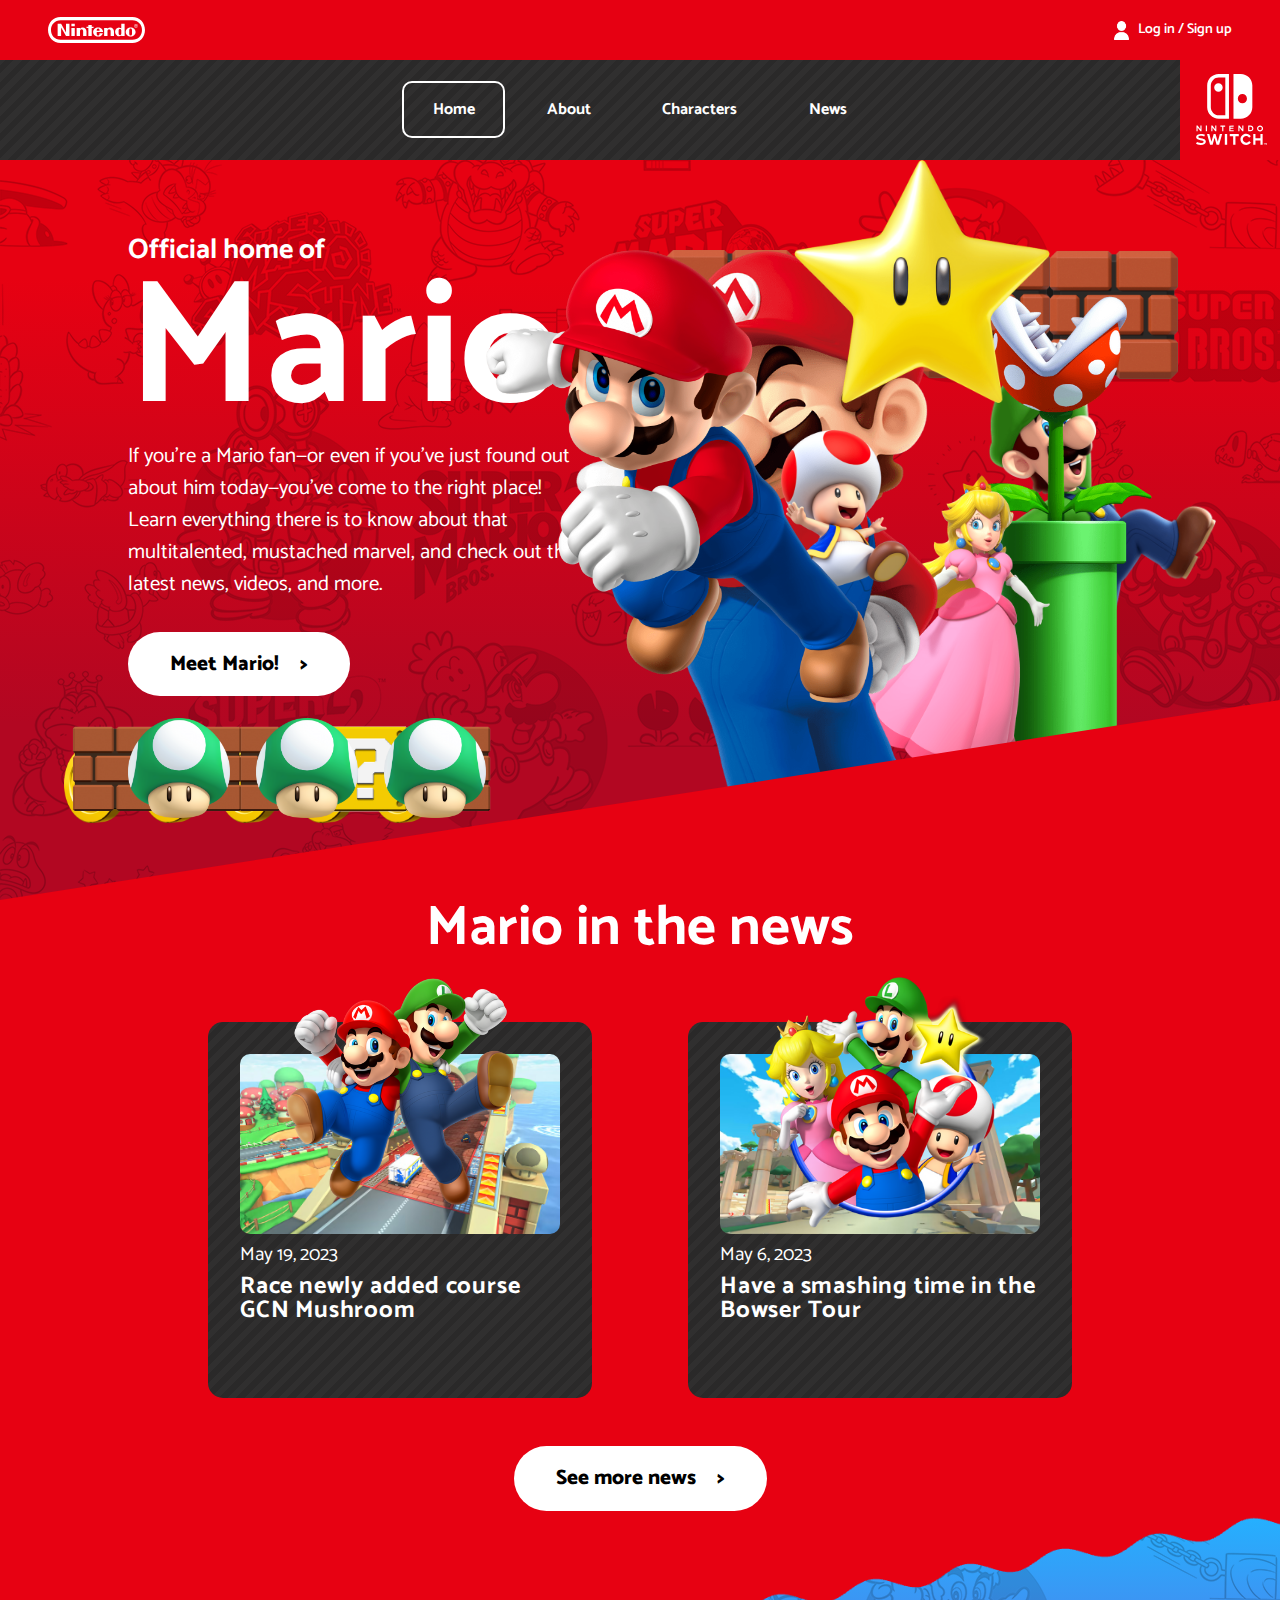
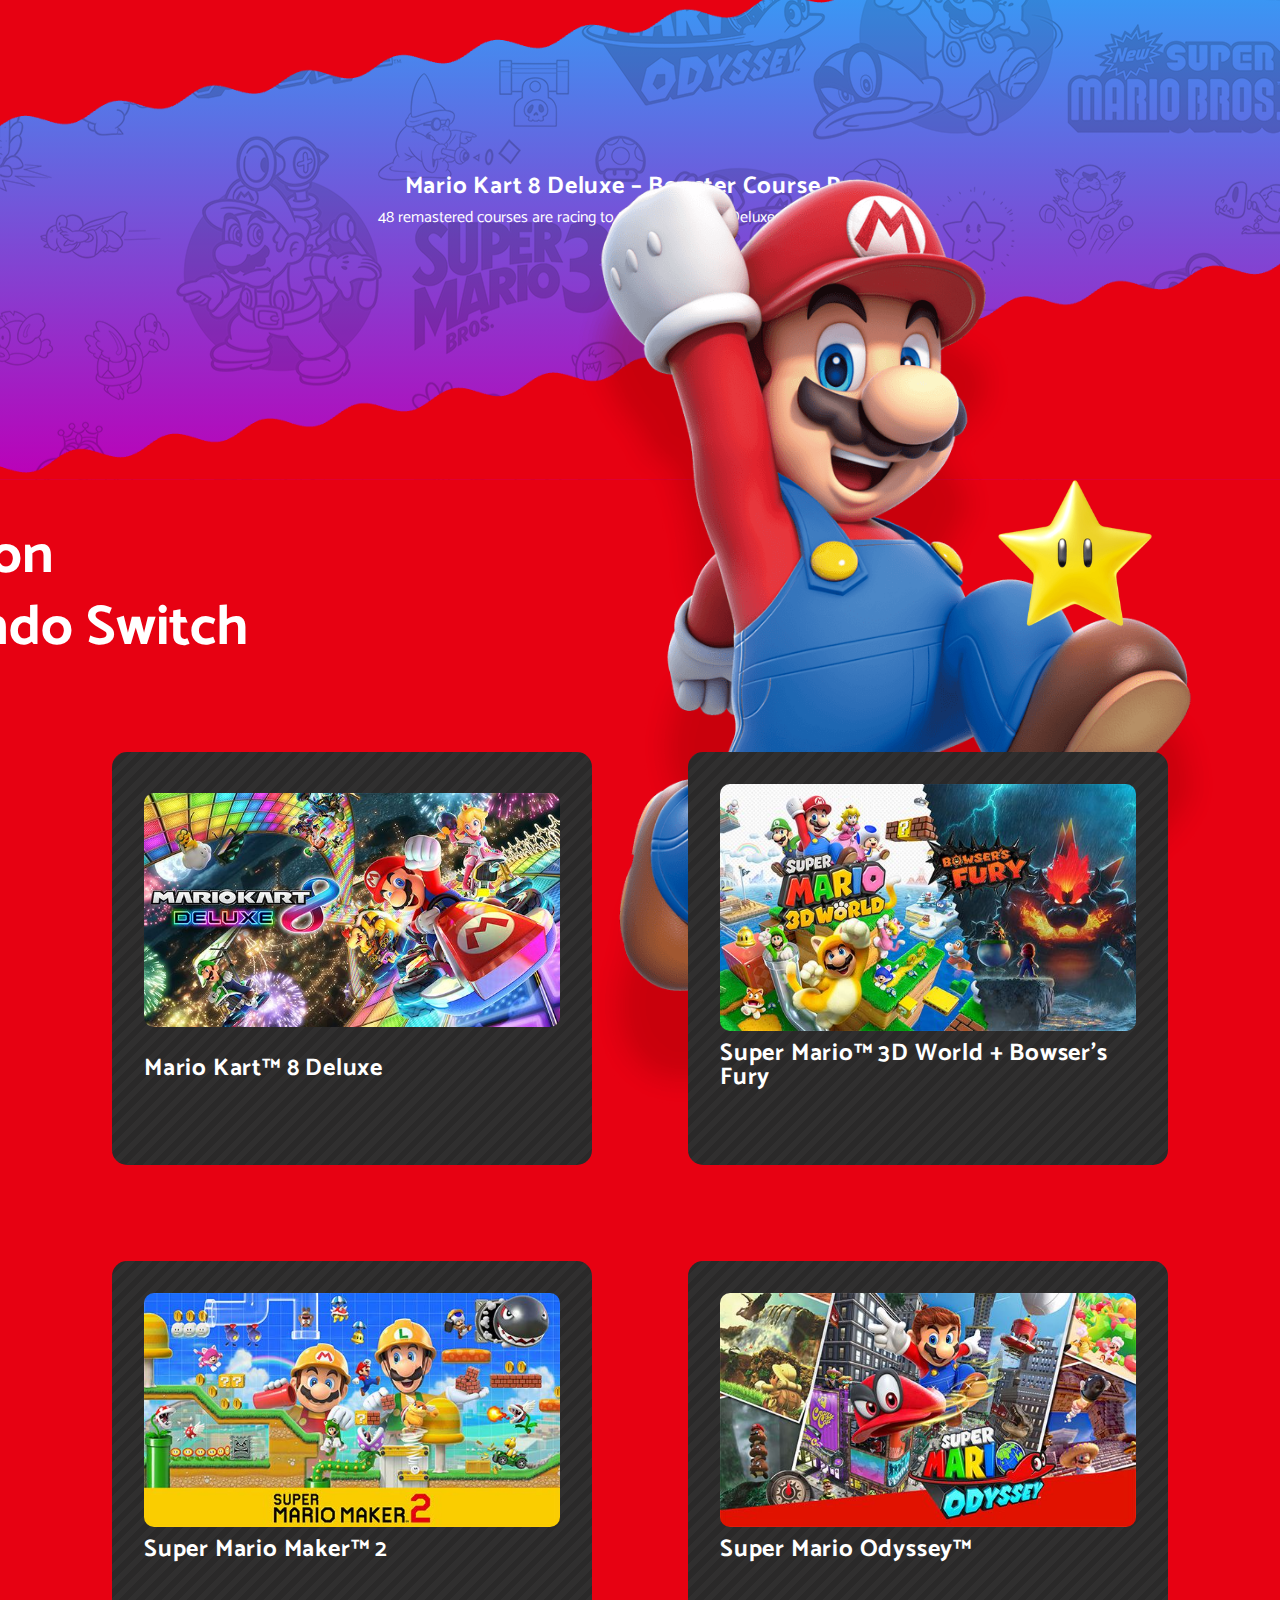
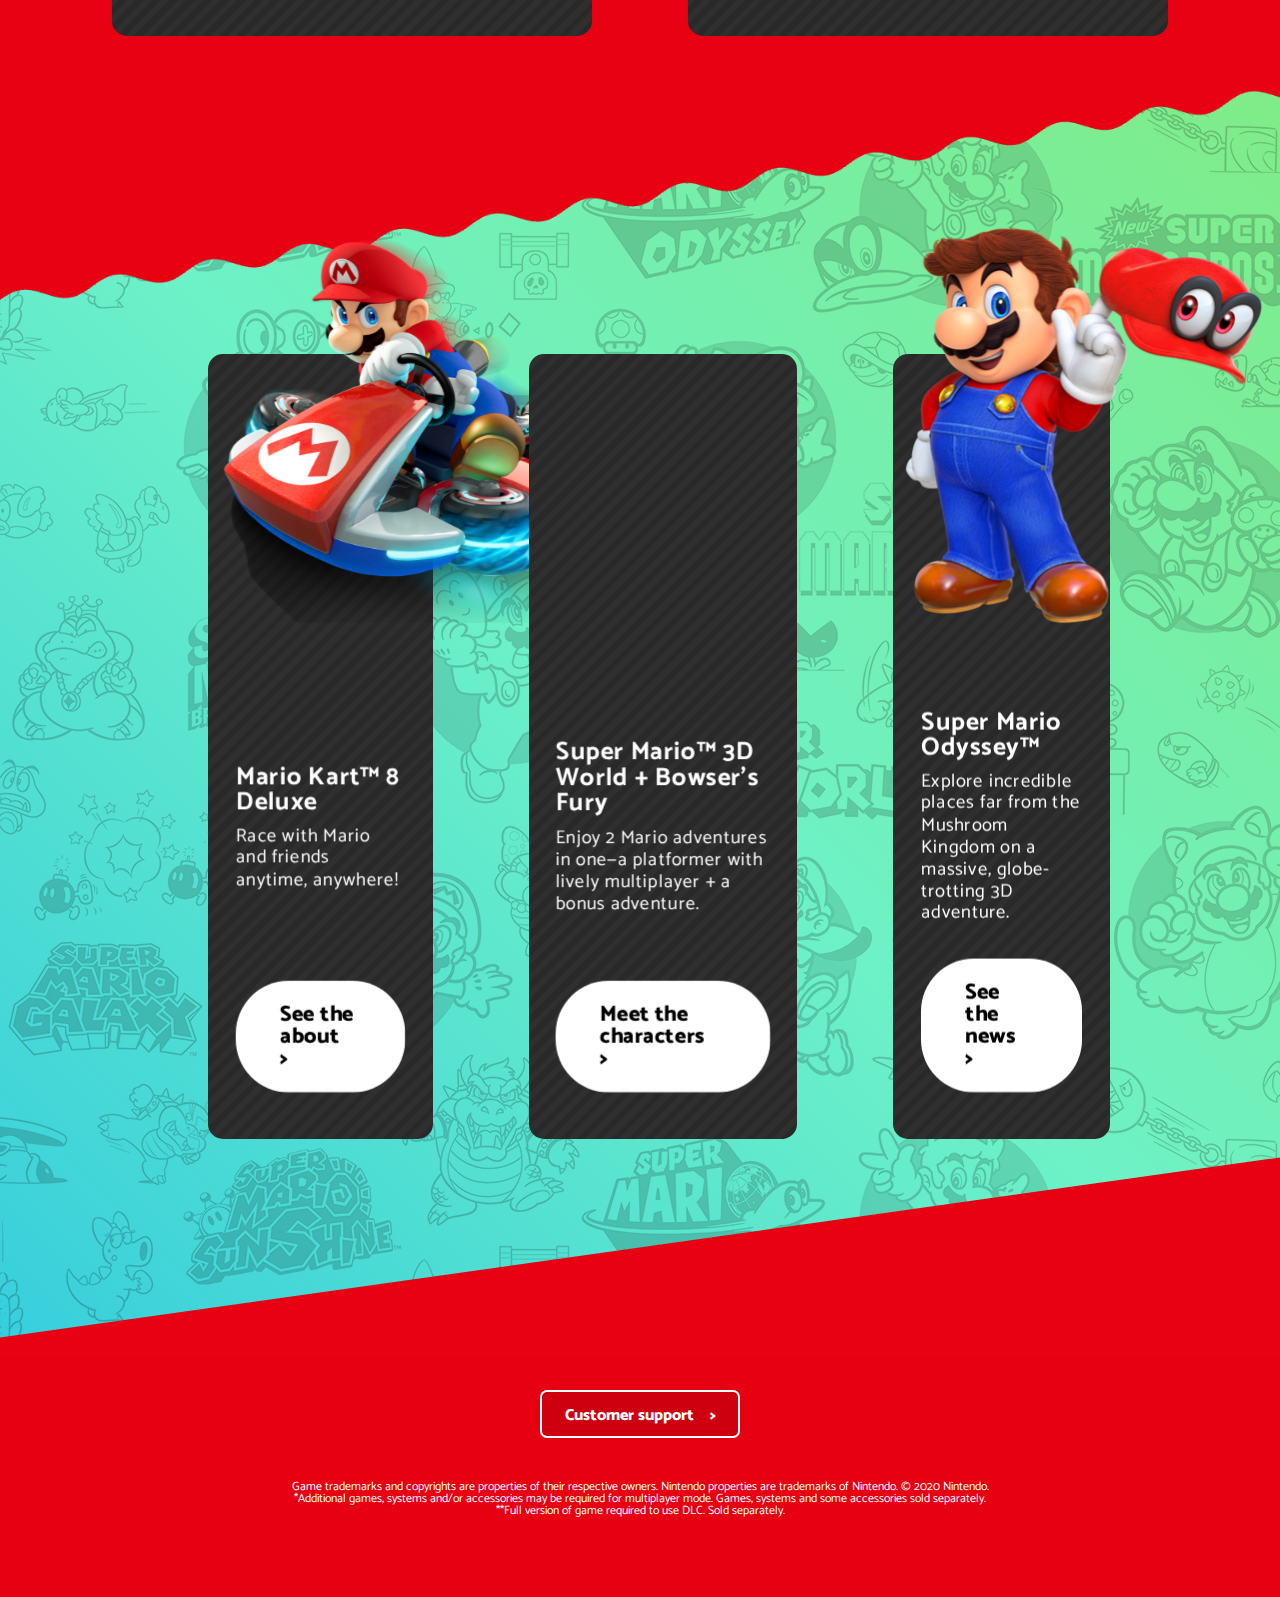
==== index.html @ cb4e9e39 "6/13 上傳至github" ====
<!DOCTYPE html>
<html lang="en">

<head>
    <meta charset="UTF-8">
    <meta http-equiv="X-UA-Compatible" content="IE=edge">
    <meta name="viewport" content="width=device-width, initial-scale=1.0">
    <title>Mario</title>
    <link rel="icon" href="./favicon-32x32.png">
    <link rel="stylesheet" href="./css/style.css">
</head>

<body>
    <nav>
        <div class="nav_top">
            <a href="#">
                <img src="./images/nintendo-racetrack.svg" alt="#">
            </a>
            <div class="user">
                <img src="./images/user.png" alt="#">
                <p>Log in / Sign up</p>
            </div>
        </div>
    </nav>
    <nav class="nav_section">
        <div class="nav_item">
            <div class="nav_btn">
                <a href="index.html">Home</a>
                <a href="about.html">About</a>
                <a href="characters.html">Characters</a>
                <a href="news.html">News</a>
            </div>
            <img src="./images/switch_log.svg" alt="#">
        </div>
    </nav>
    <header>
        <div class="row">
            <div class="col">
                <h2>
                    <span>Official home of</span><br>
                    <span>Mario</span>
                </h2>
                <p>If you’re a Mario fan—or even if you’ve just found out about him today—you’ve come to the right
                    place! Learn everything there is to know about that multitalented, mustached marvel, and check out
                    the latest news, videos, and more.</p>
                <a href="./about.html">Meet Mario!　></a>
            </div>
            <div class="col">
                <div class="banner1">
                    <picture class="coin_1 coins">
                        <img src="./images/SeekPng.com_super-mario-png_209932.png" alt="">
                    </picture>
                    <picture class="coin_2 coins">
                        <img src="./images/SeekPng.com_super-mario-png_209932.png" alt="">
                    </picture>
                    <picture class="coin_3 coins">
                        <img src="./images/SeekPng.com_super-mario-png_209932.png" alt="">
                    </picture>
                    <picture class="coin_4 coins">
                        <img src="./images/SeekPng.com_super-mario-png_209932.png" alt="">
                    </picture>
                    <picture class="coin_5 coins">
                        <img src="./images/SeekPng.com_super-mario-png_209932.png" alt="">
                    </picture>
                    <picture class="brick">
                        <img src="./images/banner1-brick-row.png" alt="#">
                    </picture>
                    <picture class="luigi">
                        <img src="./images/banner1-luigi.png" alt="#">
                    </picture>
                    <picture class="mario_1">
                        <img src="./images/banner1-mario.png" alt="#">
                    </picture>
                </div>
                <div class="banner2">
                    <picture class="block block_1">
                        <img src="./images/pngwing.com (1).png" alt="">
                    </picture>
                    <picture class="block block_2">
                        <img src="./images/pngwing.com (1).png" alt="">
                    </picture>
                    <picture class="block block_3">
                        <img src="./images/pngwing.com (1).png" alt="">
                    </picture>
                    <picture class="block block_4">
                        <img src="./images/pngegg.png" alt="">
                    </picture>
                    <picture class="block block_5">
                        <img src="./images/pngwing.com (1).png" alt="">
                    </picture>
                    <picture class="pipe">
                        <img src="./images/banner2-pipe.png" alt="#">
                    </picture>
                    <picture class="peach">
                        <img src="./images/banner2-peach.png" alt="#">
                    </picture>
                    <picture class="mario_2">
                        <img src="./images/banner2-mario.png" alt="#">
                    </picture>
                </div>
                <div class="banner3">
                    <picture class="mushroom mushroom_1">
                        <img src="./images/pngfind.com-mario-mushroom-png-226955.png" alt="">
                    </picture>
                    <picture class="mushroom mushroom_2">
                        <img src="./images/pngfind.com-mario-mushroom-png-226955.png" alt="">
                    </picture>
                    <picture class="mushroom mushroom_3">
                        <img src="./images/pngfind.com-mario-mushroom-png-226955.png" alt="">
                    </picture>
                    <picture class="star">
                        <img src="./images/banner3-star.png" alt="#">
                    </picture>
                    <picture class="toad">
                        <img src="./images/banner3-toad.png" alt="#">
                    </picture>
                    <picture class="mario_3">
                        <img src="./images/banner3-mario.png" alt="#">
                    </picture>
                </div>
            </div>
        </div>
    </header>
    <main>
        <section id="news">
            <h2>Mario in the news</h2>
            <div class="list_box">
                <div class="card_item">
                    <a href="./news_page1.html">
                        <div class="scenes"><img src="./images/scenes_1.jpg" alt="#"></div>
                        <div class="role"><img src="./images/characters-1.png" alt="#"></div>
                        <p class="date">May 19, 2023</p>
                        <h3>Race newly added course GCN Mushroom</h3>
                        <p class="content">Lorem ipsum dolor sit amet consectetur adipisicing elit. Nobis itaque fugit,
                            recusandae, eligendi officia impedit voluptas temporibus molestiae, consectetur modi
                            sapiente
                            maiores amet. Eveniet asperiores laudantium quam architecto nobis. Laborum?</p>
                    </a>
                </div>
                <div class="card_item">
                    <a href="./news_page2.html">
                        <div class="scenes"><img src="./images/scenes_2.jpg" alt="#"></div>
                        <div class="role"><img src="./images/characters-2.png" alt="#"></div>
                        <p class="date">May 6, 2023</p>
                        <h3>Have a smashing time in the Bowser Tour</h3>
                        <p class="content">Lorem ipsum dolor sit amet consectetur adipisicing elit. Magnam cumque
                            explicabo
                            nam nesciunt, hic velit necessitatibus quia! Ad illo eligendi voluptate nihil aut,
                            voluptatum
                            laudantium facere alias itaque consectetur cupiditate!</p>
                    </a>
                </div>
            </div>
            <a  class="news_link" href="./news.html">See more news　></a>
        </section>
        <section id="Mario_Kart">
            <img src="./images/wavy-line.png" alt="">
            <img class="Mario_Kart_img"
                src="https://mario.nintendo.com/static/b2df5b31e1a74a11b1d9c87e4819c263/8c3c2/video-button.jpg" alt="">
            <div>
                <h3>Mario Kart 8 Deluxe – Booster Course Pass</h3>
                <p>48 remastered courses are racing to the Mario Kart 8 Deluxe Game as paid DLC!</p>
            </div>
            <!-- <a href="#">Learn more　></a> -->
            <img class="Mario_Kart_footer_img" src="./images/wavy-line.png" alt="">
        </section>
        <section id="switch">
            <div class="switch_title">
                <h2>Mario on</h2><br>
                <h2>Nintendo Switch</h2>
            </div>
            <img class="mario_background" src="./images/mario-background.png" alt="">
            <img class="star" src="./images/star.png" alt="">
            <div class="list_box">
                <div class="card_item">
                    <div class="scenes"><img src="./images/main-product-mk8-deluxe.jpg" alt="#"></div>
                    <h3>Mario Kart™ 8 Deluxe</h3>
                    <p class="content">Race with Mario and friends anytime, anywhere!</p>
                </div>
                <div class="card_item">
                    <div class="scenes"><img src="./images/product-super-mario-3d-world-bf.jpg" alt="#"></div>
                    <h3>Super Mario™ 3D World + Bowser's Fury</h3>
                    <p class="content">Enjoy 2 Mario adventures in one—a platformer with lively multiplayer + a bonus
                        adventure.</p>
                </div>
                <div class="card_item">
                    <div class="scenes"><img src="./images/product-super-mario-maker-2.jpg" alt="#"></div>
                    <h3>Super Mario Maker™ 2</h3>
                    <p class="content">Play, create, and share the side-scrolling Super Mario™ courses of your dreams!
                    </p>
                </div>
                <div class="card_item">
                    <div class="scenes"><img src="./images/product-super-mario-odyssey.jpg" alt="#"></div>
                    <h3>Super Mario Odyssey™</h3>
                    <p class="content">Explore incredible places far from the Mushroom Kingdom on a massive,
                        globe-trotting 3D adventure.</p>
                </div>
            </div>
            <!-- <a href="#">More games　></a> -->
        </section>
        <section id="product">
            <img src="./images/wavy-line.png" alt="">
            <div class="list_box">
                <div class="card_item VanillaTilt">
                    <div class="role"><img src="./images/Mario Kart.png" alt=""></div>
                    <div class="content">
                        <h3>Mario Kart™ 8 Deluxe</h3>
                        <p>Race with Mario and friends anytime, anywhere!</p>
                    </div>
                    <a href="./about.html">See the about　></a>
                    <!-- <div class="point_t"></div>
                    <div class="point_b"></div> -->
                </div>
                <div class="card_item VanillaTilt">
                    <div class="role"><img src="./images/Super Mario Bros.png" alt=""></div>
                    <div class="content">
                        <h3>Super Mario™ 3D World + Bowser's Fury</h3>
                        <p>Enjoy 2 Mario adventures in one—a platformer with lively multiplayer + a bonus adventure.</p>
                    </div>
                    <a href="./characters.html">Meet the characters　></a>
                    <!-- <div class="point_t"></div>
                    <div class="point_b"></div> -->
                </div>
                <div class="card_item VanillaTilt">
                    <div class="role"><img src="./images/mario_2.png" alt=""></div>
                    <div class="content">
                        <h3>Super Mario Odyssey™</h3>
                        <p>Explore incredible places far from the Mushroom Kingdom on a massive, globe-trotting 3D
                            adventure.</p>
                    </div>
                    <a href="./news.html">See the news　></a>
                    <!-- <div class="point_t"></div>
                    <div class="point_b"></div> -->
                </div>
            </div>
        </section>
    </main>
    <footer>
        <a href="#">
            Customer support　>
        </a>
        <p>Game trademarks and copyrights are properties of their respective owners. Nintendo properties are
            trademarks of Nintendo. © 2020 Nintendo.<br>
            *Additional games, systems and/or accessories may be required for multiplayer mode. Games, systems and some
            accessories sold separately.<br>
            **Full version of game required to use DLC. Sold separately.</p>
    </footer>

    <script src="./vanilla-tilt.min.js"></script>
    <script>
        VanillaTilt.init(document.querySelectorAll(".VanillaTilt"), {
            max: 20,
            speed: 500
        });
    </script>
</body>

</html>
---- css/style.css ----
@import url("https://fonts.googleapis.com/css2?family=Catamaran:wght@400;800;900&display=swap");
* {
  margin: 0;
  padding: 0;
  box-sizing: border-box;
  font-family: "Catamaran", sans-serif;
  color: white;
  line-height: 1;
}

a {
  text-decoration: none;
}

img {
  display: block;
  width: 100%;
}

.nav_top {
  background-color: #e60012;
  display: flex;
  justify-content: space-between;
  align-items: center;
  height: 60px;
}
.nav_top img {
  width: 97px;
  margin-left: 3rem;
}
.nav_top .user {
  display: flex;
  align-items: center;
  margin-right: 2rem;
  cursor: pointer;
  padding: 0.5rem 1rem;
  border-radius: 5px;
  transition: all 0.5s;
}
.nav_top .user img {
  width: 17px;
  height: 19px;
  margin: 0 0.5rem 0 0;
}
.nav_top .user p {
  font-weight: 600;
  font-size: 14px;
}
.nav_top .user:hover {
  background-color: #9e2222;
}

.nav_section {
  height: 100px;
  position: static;
  top: 0px;
}
.nav_section .nav_item {
  display: flex;
  align-items: center;
  justify-content: center;
  position: relative;
  height: 100px;
  background-image: repeating-linear-gradient(-45deg, #302f2f, #302f2f 6px, #2a2929 0, #2a2929 12px);
}
.nav_section .nav_item .nav_btn a:first-child {
  border: 2px solid white;
}
.nav_section .nav_item .nav_btn a {
  text-decoration: none;
  padding: 0.8rem 1.8rem;
  margin: 0 0.2rem;
  border: 2px solid transparent;
  border-radius: 10px;
  font-weight: 700;
  transition: all 0.3s;
  z-index: 0;
  position: relative;
}
.nav_section .nav_item .nav_btn a::before {
  content: "";
  position: absolute;
  top: 0;
  right: 0;
  width: 0;
  height: 100%;
  border-radius: 7px;
  background-color: #e60012;
  transition: all 0.3s;
  z-index: -1;
}
.nav_section .nav_item .nav_btn a:hover {
  border: 2px solid white;
}
.nav_section .nav_item .nav_btn a:hover::before {
  width: 100%;
}
.nav_section .nav_item img {
  width: 100px;
  position: absolute;
  top: 0;
  right: 0;
}

header {
  display: flex;
  justify-content: center;
  align-items: center;
  height: calc(100vh - 160px);
  overflow: hidden;
  background-image: url(../images/bg-pattern-logos.png), linear-gradient(180deg, #e70112 16%, #b20722 76%);
  position: relative;
}
header .row {
  display: flex;
  width: 80%;
  margin-top: -8rem;
}
header .row .col:first-child {
  width: 28rem;
}
header .row .col:first-child h2 span:first-child {
  font-size: 1.75rem;
}
header .row .col:first-child h2 span:last-child {
  font-size: 11rem;
}
header .row .col:first-child p {
  font-size: 1.3rem;
  line-height: 2rem;
}
header .row .col:first-child a {
  display: inline-block;
  padding: 1.25rem 2.5rem;
  background-color: white;
  color: black;
  text-decoration: none;
  border-radius: 50px;
  font-weight: 800;
  font-size: 1.3rem;
  margin-top: 2rem;
  border: 2px solid transparent;
  transition: all 0.3s;
}
header .row .col:first-child a:hover {
  background-color: black;
  color: white;
  border: 2px solid white;
}
header .row .col:last-child picture {
  position: absolute;
}
header .row .col:last-child .banner1 .mario_1 {
  width: 25%;
  top: 100vh;
  right: 25%;
  animation: mario_1 12s both ease-in-out infinite;
}
@keyframes mario_1 {
  0% {
    top: 100vh;
    right: 25%;
    opacity: 0;
  }
  10% {
    top: -5vh;
    right: 25%;
    opacity: 1;
  }
  20% {
    top: -5vh;
    right: 25%;
    opacity: 1;
  }
  30% {
    top: 100vh;
    right: 25%;
    opacity: 0;
  }
  100% {
    top: 100vh;
    right: 25%;
    opacity: 0;
  }
}
header .row .col:last-child .banner1 .luigi {
  width: 20%;
  right: 5%;
  top: 20vh;
  animation: luigi 12s 0.3s both ease-in-out infinite;
}
@keyframes luigi {
  0% {
    top: 100vh;
    right: 5%;
    opacity: 0;
  }
  10% {
    top: 20vh;
    right: 5%;
    opacity: 1;
  }
  20% {
    top: 20vh;
    right: 5%;
    opacity: 1;
  }
  30% {
    top: 100vh;
    right: 5%;
    opacity: 0;
  }
  100% {
    top: 100vh;
    right: 5%;
    opacity: 0;
  }
}
header .row .col:last-child .banner1 .brick {
  width: 40%;
  right: 8%;
  top: 10vh;
  animation: brick 12s 0.4s both ease-in-out infinite;
}
@keyframes brick {
  0% {
    top: 10vh;
    right: -100%;
    opacity: 0;
  }
  10% {
    top: 10vh;
    right: 8%;
    opacity: 1;
  }
  20% {
    top: 10vh;
    right: 8%;
    opacity: 1;
  }
  30% {
    top: 10vh;
    right: -100%;
    opacity: 0;
  }
  100% {
    top: 10vh;
    right: -100%;
    opacity: 0;
  }
}
header .row .col:last-child .banner1 .coins {
  width: 5%;
  z-index: 5;
}
header .row .col:last-child .banner1 .coin_5 {
  left: 5%;
  top: 65vh;
  animation: coin_5 12s 0.4s both ease-in-out infinite;
}
@keyframes coin_5 {
  0% {
    top: 100vh;
    left: 5%;
    opacity: 0;
  }
  10% {
    top: 65vh;
    left: 5%;
    opacity: 1;
  }
  20% {
    top: 65vh;
    left: 5%;
    opacity: 1;
  }
  30% {
    top: 100vh;
    left: 5%;
    opacity: 0;
  }
  100% {
    top: 100vh;
    left: 5%;
    opacity: 0;
  }
}
header .row .col:last-child .banner1 .coin_4 {
  left: 11%;
  top: 65vh;
  animation: coin_4 12s 0.3s both ease-in-out infinite;
}
@keyframes coin_4 {
  0% {
    top: 100vh;
    left: 11%;
    opacity: 0;
  }
  10% {
    top: 65vh;
    left: 11%;
    opacity: 1;
  }
  20% {
    top: 65vh;
    left: 11%;
    opacity: 1;
  }
  30% {
    top: 100vh;
    left: 11%;
    opacity: 0;
  }
  100% {
    top: 100vh;
    left: 11%;
    opacity: 0;
  }
}
header .row .col:last-child .banner1 .coin_3 {
  left: 17%;
  top: 65vh;
  animation: coin_3 12s 0.2s both ease-in-out infinite;
}
@keyframes coin_3 {
  0% {
    top: 100vh;
    left: 17%;
    opacity: 0;
  }
  10% {
    top: 65vh;
    left: 17%;
    opacity: 1;
  }
  20% {
    top: 65vh;
    left: 17%;
    opacity: 1;
  }
  30% {
    top: 100vh;
    left: 17%;
    opacity: 0;
  }
  100% {
    top: 100vh;
    left: 17%;
    opacity: 0;
  }
}
header .row .col:last-child .banner1 .coin_2 {
  left: 23%;
  top: 65vh;
  animation: coin_2 12s 0.1s both ease-in-out infinite;
}
@keyframes coin_2 {
  0% {
    top: 100vh;
    left: 23%;
    opacity: 0;
  }
  10% {
    top: 65vh;
    left: 23%;
    opacity: 1;
  }
  20% {
    top: 65vh;
    left: 23%;
    opacity: 1;
  }
  30% {
    top: 100vh;
    left: 23%;
    opacity: 0;
  }
  100% {
    top: 100vh;
    left: 23%;
    opacity: 0;
  }
}
header .row .col:last-child .banner1 .coin_1 {
  left: 29%;
  top: 65vh;
  animation: coin_1 12s both ease-in-out infinite;
}
@keyframes coin_1 {
  0% {
    top: 100vh;
    left: 29%;
    opacity: 0;
  }
  10% {
    top: 65vh;
    left: 29%;
    opacity: 1;
  }
  20% {
    top: 65vh;
    left: 29%;
    opacity: 1;
  }
  30% {
    top: 100vh;
    left: 29%;
    opacity: 0;
  }
  100% {
    top: 100vh;
    left: 29%;
    opacity: 0;
  }
}
header .row .col:last-child .banner2 .mario_2 {
  width: 30%;
  top: 10vh;
  right: 25%;
  animation: mario_2 12s 4s both ease-in-out infinite;
}
@keyframes mario_2 {
  0% {
    top: 100vh;
    right: 25%;
    opacity: 0;
  }
  10% {
    top: 10vh;
    right: 25%;
    opacity: 1;
  }
  20% {
    top: 10vh;
    right: 25%;
    opacity: 1;
  }
  30% {
    top: 100vh;
    right: 25%;
    opacity: 0;
  }
  100% {
    top: 100vh;
    right: 25%;
    opacity: 0;
  }
}
header .row .col:last-child .banner2 .peach {
  width: 15%;
  top: 35vh;
  right: 18%;
  animation: peach 12s 4.3s both ease-in-out infinite;
}
@keyframes peach {
  0% {
    top: 100vh;
    right: 18%;
    opacity: 0;
  }
  10% {
    top: 35vh;
    right: 18%;
    opacity: 1;
  }
  20% {
    top: 35vh;
    right: 18%;
    opacity: 1;
  }
  30% {
    top: 100vh;
    right: 18%;
    opacity: 0;
  }
  100% {
    top: 100vh;
    right: 18%;
    opacity: 0;
  }
}
header .row .col:last-child .banner2 .pipe {
  width: 15%;
  top: 15vh;
  right: 10%;
  animation: pipe 12s 4.4s both ease-in-out infinite;
}
@keyframes pipe {
  0% {
    top: 100vh;
    right: 10%;
    opacity: 0;
  }
  10% {
    top: 15vh;
    right: 10%;
    opacity: 1;
  }
  20% {
    top: 15vh;
    right: 10%;
    opacity: 1;
  }
  30% {
    top: 100vh;
    right: 10%;
    opacity: 0;
  }
  100% {
    top: 100vh;
    right: 10%;
    opacity: 0;
  }
}
header .row .col:last-child .banner2 .block {
  width: 8%;
  z-index: 5;
}
header .row .col:last-child .banner2 .block_5 {
  left: 5%;
  top: 62vh;
  animation: block_5 12s 4.4s both ease-in-out infinite;
}
@keyframes block_5 {
  0% {
    left: 5%;
    top: 100vh;
    opacity: 0;
  }
  10% {
    left: 5%;
    top: 62vh;
    opacity: 1;
  }
  20% {
    left: 5%;
    top: 62vh;
    opacity: 1;
  }
  30% {
    left: 5%;
    top: 100vh;
    opacity: 0;
  }
  100% {
    left: 5%;
    top: 100vh;
    opacity: 0;
  }
}
header .row .col:last-child .banner2 .block_3 {
  left: 11.5%;
  top: 62vh;
  animation: block_3 12s 4.3s both ease-in-out infinite;
}
@keyframes block_3 {
  0% {
    left: 11.5%;
    top: 100vh;
    opacity: 0;
  }
  10% {
    left: 11.5%;
    top: 62vh;
    opacity: 1;
  }
  20% {
    left: 11.5%;
    top: 62vh;
    opacity: 1;
  }
  30% {
    left: 11.5%;
    top: 100vh;
    opacity: 0;
  }
  100% {
    left: 11.5%;
    top: 100vh;
    opacity: 0;
  }
}
header .row .col:last-child .banner2 .block_2 {
  left: 18%;
  top: 62vh;
  animation: block_2 12s 4.2s both ease-in-out infinite;
}
@keyframes block_2 {
  0% {
    left: 18%;
    top: 100vh;
    opacity: 0;
  }
  10% {
    left: 18%;
    top: 62vh;
    opacity: 1;
  }
  20% {
    left: 18%;
    top: 62vh;
    opacity: 1;
  }
  30% {
    left: 18%;
    top: 100vh;
    opacity: 0;
  }
  100% {
    left: 18%;
    top: 100vh;
    opacity: 0;
  }
}
header .row .col:last-child .banner2 .block_4 {
  left: 24.5%;
  top: 62vh;
  animation: block_4 12s 4.1s both ease-in-out infinite;
}
@keyframes block_4 {
  0% {
    left: 24.5%;
    top: 100vh;
    opacity: 0;
  }
  10% {
    left: 24.5%;
    top: 62vh;
    opacity: 1;
  }
  20% {
    left: 24.5%;
    top: 62vh;
    opacity: 1;
  }
  30% {
    left: 24.5%;
    top: 100vh;
    opacity: 0;
  }
  100% {
    left: 24.5%;
    top: 100vh;
    opacity: 0;
  }
}
header .row .col:last-child .banner2 .block_1 {
  left: 31%;
  top: 62vh;
  animation: block_1 12s 4s both ease-in-out infinite;
}
@keyframes block_1 {
  0% {
    left: 31%;
    top: 100vh;
    opacity: 0;
  }
  10% {
    left: 31%;
    top: 62vh;
    opacity: 1;
  }
  20% {
    left: 31%;
    top: 62vh;
    opacity: 1;
  }
  30% {
    left: 31%;
    top: 100vh;
    opacity: 0;
  }
  100% {
    left: 31%;
    top: 100vh;
    opacity: 0;
  }
}
header .row .col:last-child .banner3 .mario_3 {
  width: 30%;
  top: 10vh;
  right: 32%;
  animation: mario_3 12s 8s both ease-in-out infinite;
}
@keyframes mario_3 {
  0% {
    top: 100vh;
    right: 32%;
    opacity: 0;
  }
  10% {
    top: 10vh;
    right: 32%;
    opacity: 1;
  }
  20% {
    top: 10vh;
    right: 32%;
    opacity: 1;
  }
  30% {
    top: 100vh;
    right: 32%;
    opacity: 0;
  }
  100% {
    top: 100vh;
    right: 32%;
    opacity: 0;
  }
}
header .row .col:last-child .banner3 .toad {
  width: 10%;
  top: 30vh;
  right: 29%;
  animation: toad 12s 8.3s both ease-in-out infinite;
}
@keyframes toad {
  0% {
    top: 100vh;
    right: 29%;
    opacity: 0;
  }
  10% {
    top: 30vh;
    right: 29%;
    opacity: 1;
  }
  20% {
    top: 30vh;
    right: 29%;
    opacity: 1;
  }
  30% {
    top: 100vh;
    right: 29%;
    opacity: 0;
  }
  100% {
    top: 100vh;
    right: 29%;
    opacity: 0;
  }
}
header .row .col:last-child .banner3 .star {
  width: 20%;
  top: 0vh;
  right: 18%;
  animation: star 12s 8.35s both ease-in-out infinite;
}
@keyframes star {
  0% {
    transform: scale(0);
    opacity: 0;
  }
  10% {
    transform: scale(1);
    opacity: 1;
  }
  20% {
    transform: scale(1);
    opacity: 1;
  }
  30% {
    transform: scale(0);
    opacity: 0;
  }
  100% {
    transform: scale(0);
    opacity: 0;
  }
}
header .row .col:last-child .banner3 .mushroom {
  width: 8%;
  z-index: 5;
}
header .row .col:last-child .banner3 .mushroom_3 {
  left: 10%;
  top: 62vh;
  animation: mushroom_3 12s 7.8s both ease-in-out infinite;
}
@keyframes mushroom_3 {
  0% {
    top: 100vh;
    left: 10%;
    opacity: 0;
  }
  10% {
    left: 10%;
    top: 62vh;
    opacity: 1;
  }
  20% {
    left: 10%;
    top: 62vh;
    opacity: 1;
  }
  30% {
    top: 100vh;
    left: 10%;
    opacity: 0;
  }
  100% {
    top: 100vh;
    left: 10%;
    opacity: 0;
  }
}
header .row .col:last-child .banner3 .mushroom_2 {
  left: 20%;
  top: 62vh;
  animation: mushroom_2 12s 7.9s both ease-in-out infinite;
}
@keyframes mushroom_2 {
  0% {
    top: 100vh;
    left: 20%;
    opacity: 0;
  }
  10% {
    left: 20%;
    top: 62vh;
    opacity: 1;
  }
  20% {
    left: 20%;
    top: 62vh;
    opacity: 1;
  }
  30% {
    top: 100vh;
    left: 20%;
    opacity: 0;
  }
  100% {
    top: 100vh;
    left: 20%;
    opacity: 0;
  }
}
header .row .col:last-child .banner3 .mushroom_1 {
  left: 30%;
  top: 62vh;
  animation: mushroom_1 12s 8s both ease-in-out infinite;
}
@keyframes mushroom_1 {
  0% {
    top: 100vh;
    left: 30%;
    opacity: 0;
  }
  10% {
    left: 30%;
    top: 62vh;
    opacity: 1;
  }
  20% {
    left: 30%;
    top: 62vh;
    opacity: 1;
  }
  30% {
    top: 100vh;
    left: 30%;
    opacity: 0;
  }
  100% {
    top: 100vh;
    left: 30%;
    opacity: 0;
  }
}
header::before {
  content: "";
  position: absolute;
  left: 0;
  bottom: 0;
  z-index: 1;
  width: 100%;
  height: 200px;
  background-color: #e70112;
  clip-path: polygon(0 100%, 100% 0, 100% 100%, 0 100%);
}

main section {
  display: flex;
  flex-direction: column;
  justify-content: center;
  align-items: center;
}
main h2 {
  font-size: 3.5rem;
  margin-bottom: 2vh;
}
main h3 {
  font-size: 1.5rem;
  letter-spacing: 0.05rem;
  margin: 1.2vh 0;
}
main #news {
  background-color: #e70112;
}
main #news .list_box {
  display: flex;
  width: 75%;
}
main #news .list_box .card_item {
  position: relative;
  flex: 1;
  margin: 3rem;
  padding: 2rem 2rem 4rem 2rem;
  background-image: repeating-linear-gradient(-45deg, #302f2f, #302f2f 6px, #2a2929 0, #2a2929 12px);
  border-radius: 15px;
  cursor: pointer;
}
main #news .list_box .card_item:hover .scenes {
  transform: perspective(600px) rotateX(30deg) skewX(-20deg);
}
main #news .list_box .card_item .scenes {
  transition: all 0.5s;
  transform-origin: bottom;
}
main #news .list_box .card_item .scenes img {
  border-radius: 10px;
}
main #news .list_box .card_item:hover .role {
  transform: scale(1.2) translateY(-20px);
}
main #news .list_box .card_item .role {
  position: absolute;
  width: 60%;
  top: -5vh;
  left: 20%;
  transition: all 0.5s;
}
main #news .list_box .card_item .date {
  font-size: 1.2rem;
  margin: 1.2vh 0;
}
main #news .list_box .card_item:hover .content {
  bottom: 2rem;
  opacity: 1;
}
main #news .list_box .card_item .content {
  position: absolute;
  bottom: 6rem;
  font-size: 1.1rem;
  letter-spacing: 0.05rem;
  opacity: 0;
  transition: all 0.5s;
  overflow: hidden;
  text-overflow: ellipsis;
  display: -webkit-box;
  -webkit-box-orient: vertical;
  -webkit-line-clamp: 2;
}
main #news .news_link {
  display: inline-block;
  padding: 1.25rem 2.5rem;
  background-color: white;
  color: black;
  text-decoration: none;
  border-radius: 50px;
  font-weight: 800;
  font-size: 1.3rem;
  border: 2px solid transparent;
  transition: all 0.3s;
}
main #news .news_link:hover {
  background-color: black;
  color: white;
  border: 2px solid white;
}
main #Mario_Kart {
  background-image: url(../images/bg-pattern-logos.png), linear-gradient(0deg, #bc00b7, #23b2ff);
}
main #Mario_Kart .Mario_Kart_img {
  width: 60%;
  border-radius: 10px;
}
main #Mario_Kart div {
  margin: 2rem;
  text-align: center;
}
main #Mario_Kart a {
  padding: 0.5rem 1rem;
  border-radius: 50px;
  border: 2px solid white;
  color: #2a2929;
  background-color: #ffffff;
  font-weight: 800;
  transition: all 0.3s;
  margin-bottom: 3rem;
}
main #Mario_Kart a:hover {
  color: #ffffff;
  background-color: #2a2929;
}
main #Mario_Kart .Mario_Kart_footer_img {
  transform: scaleX(-1) scaleY(-1);
}
main #switch {
  background-color: #e70112;
  position: relative;
}
main #switch .switch_title {
  text-align: start;
  margin: 3rem 0;
}
main #switch .switch_title h2 {
  margin: 0 0 0 -50rem;
}
main #switch .mario_background {
  width: 50%;
  position: absolute;
  right: 5%;
  top: -25%;
}
main #switch .star {
  width: 12%;
  position: absolute;
  right: 10%;
  top: 0;
}
main #switch .list_box {
  width: 90%;
  display: grid;
  grid-template-columns: repeat(auto-fill, minmax(500px, 2fr));
  justify-items: center;
}
main #switch .list_box .card_item {
  position: relative;
  flex: 1;
  margin: 3rem;
  padding: 2rem 2rem 4rem 2rem;
  background-image: repeating-linear-gradient(-45deg, #302f2f, #302f2f 6px, #2a2929 0, #2a2929 12px);
  border-radius: 15px;
  cursor: pointer;
  display: flex;
  flex-direction: column;
  justify-content: space-around;
}
main #switch .list_box .card_item:hover .scenes {
  transform: scale(1.2);
}
main #switch .list_box .card_item .scenes {
  transition: all 0.5s;
  transform-origin: bottom;
}
main #switch .list_box .card_item .scenes img {
  border-radius: 10px;
}
main #switch .list_box .card_item:hover .content {
  bottom: 2rem;
  opacity: 1;
}
main #switch .list_box .card_item .content {
  font-size: 1.1rem;
  letter-spacing: 0.05rem;
  position: absolute;
  bottom: 6rem;
  opacity: 0;
  transition: all 0.5s;
}
main #switch a {
  display: inline-block;
  padding: 1.25rem 2.5rem;
  background-color: white;
  color: black;
  text-decoration: none;
  border-radius: 50px;
  font-weight: 800;
  font-size: 1.3rem;
  border: 2px solid transparent;
  transition: all 0.3s;
}
main #switch a:hover {
  background-color: black;
  color: white;
  border: 2px solid white;
}
main #product {
  background-image: url(../images/bg-pattern-logos.png), linear-gradient(225deg, #80ec87, #6df1c7 51%, #37cedd);
  padding-bottom: 10rem;
}
main #product h2 {
  margin-bottom: 5rem;
}
main #product .list_box {
  display: flex;
  width: 75%;
}
main #product .list_box .card_item {
  position: relative;
  flex: 1;
  margin: 3rem;
  padding: 2rem 2rem 4rem 2rem;
  background-image: repeating-linear-gradient(-45deg, #302f2f, #302f2f 6px, #2a2929 0, #2a2929 12px);
  border-radius: 15px;
  cursor: pointer;
  display: flex;
  flex-direction: column;
  align-items: center;
  justify-content: space-between;
  transition: all 0.5s;
  transform-style: preserve-3d;
}
main #product .list_box .card_item:hover {
  box-shadow: 0px 0px 10px rgb(153, 153, 153);
}
main #product .list_box .card_item .role {
  position: relative;
  width: 100%;
  height: 35vh;
}
main #product .list_box .card_item .role img {
  height: 120%;
  width: auto;
  position: absolute;
  top: -15vh;
  left: -10%;
}
main #product .list_box .card_item p {
  font-size: 1.1rem;
  line-height: 1.3rem;
  letter-spacing: 0.05rem;
}
main #product .list_box .card_item a {
  display: inline-block;
  padding: 1.25rem 2.5rem;
  background-color: white;
  color: black;
  text-decoration: none;
  border-radius: 50px;
  font-weight: 800;
  font-size: 1.3rem;
  margin-top: 2rem;
  border: 2px solid transparent;
  transition: all 0.3s;
}
main #product .list_box .card_item a:hover {
  background-color: black;
  color: white;
  border: 2px solid white;
}
main #product .list_box .role,
main #product .list_box .content,
main #product .list_box a {
  transform: translateZ(50px);
}

footer {
  display: flex;
  flex-direction: column;
  align-items: center;
  justify-content: center;
  background-color: #e60012;
  height: 250px;
  text-align: center;
  position: relative;
}
footer::before {
  content: "";
  position: absolute;
  left: 0;
  top: -190px;
  z-index: 1;
  width: 100%;
  height: 200px;
  background-color: #e70112;
  clip-path: polygon(0 90%, 100% 0, 100% 100%, 0 100%);
}
footer a {
  display: block;
  width: 200px;
  height: 48px;
  line-height: 48px;
  background-color: #ce0010;
  margin: auto;
  border-radius: 7px;
  border: 2px solid white;
  transition: all 0.5s;
  font-size: 16px;
  font-weight: 800;
}
footer a:hover {
  background-color: white;
  color: #ce0010;
}
footer p {
  font-size: 12px;
  padding: 0 3rem 5rem 3rem;
}/*# sourceMappingURL=style.css.map */
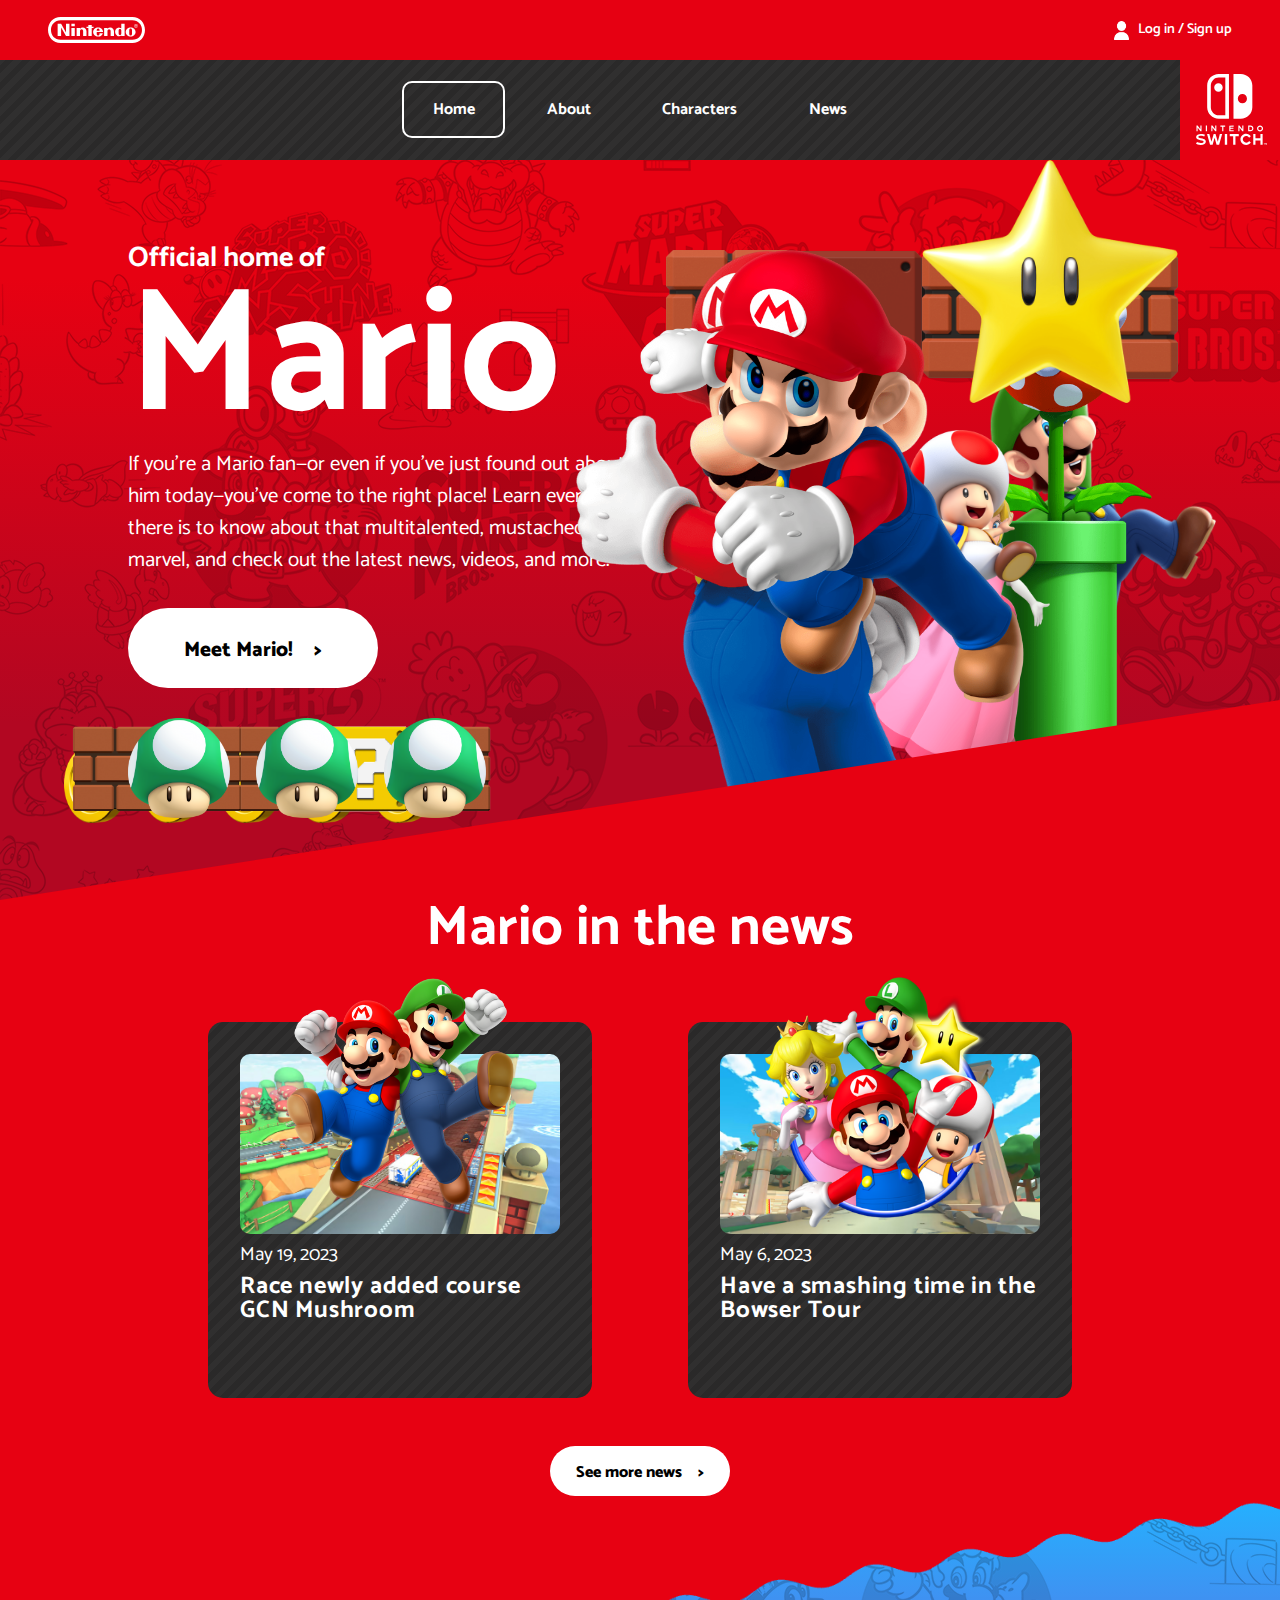
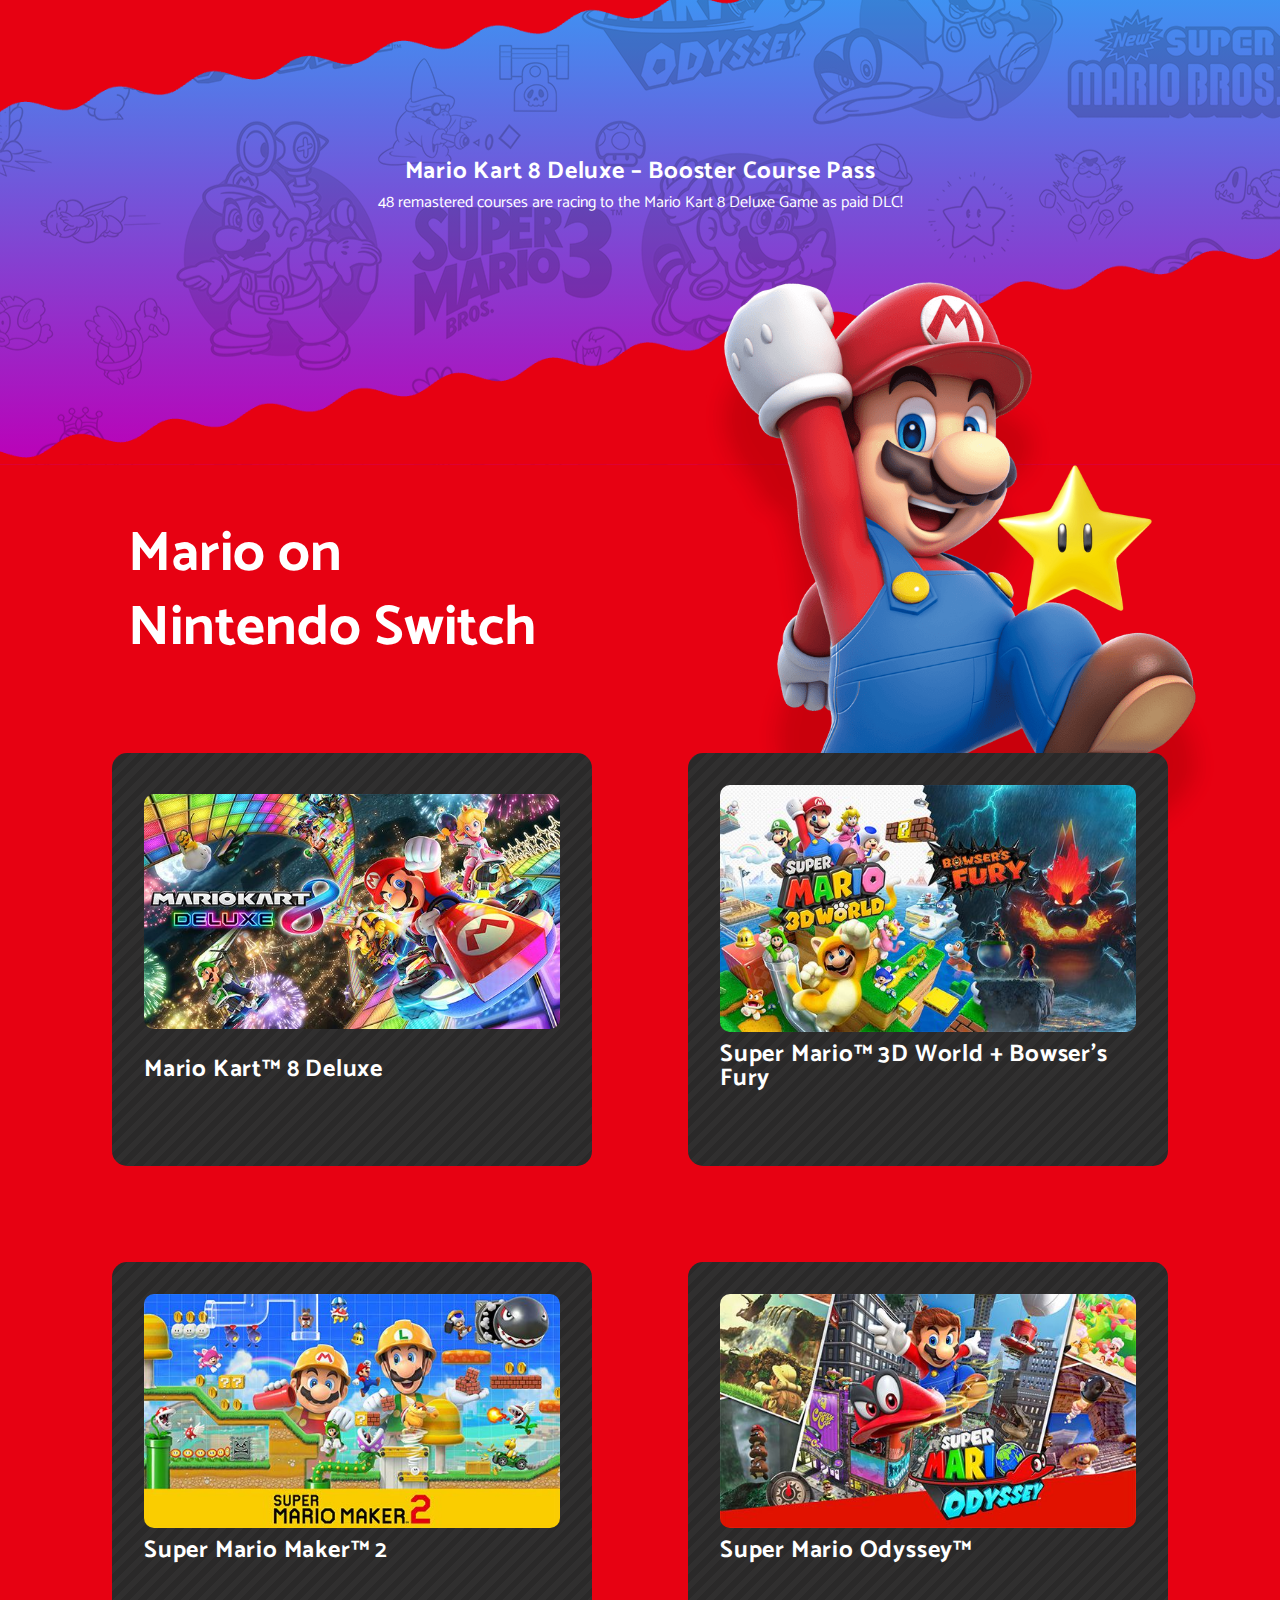
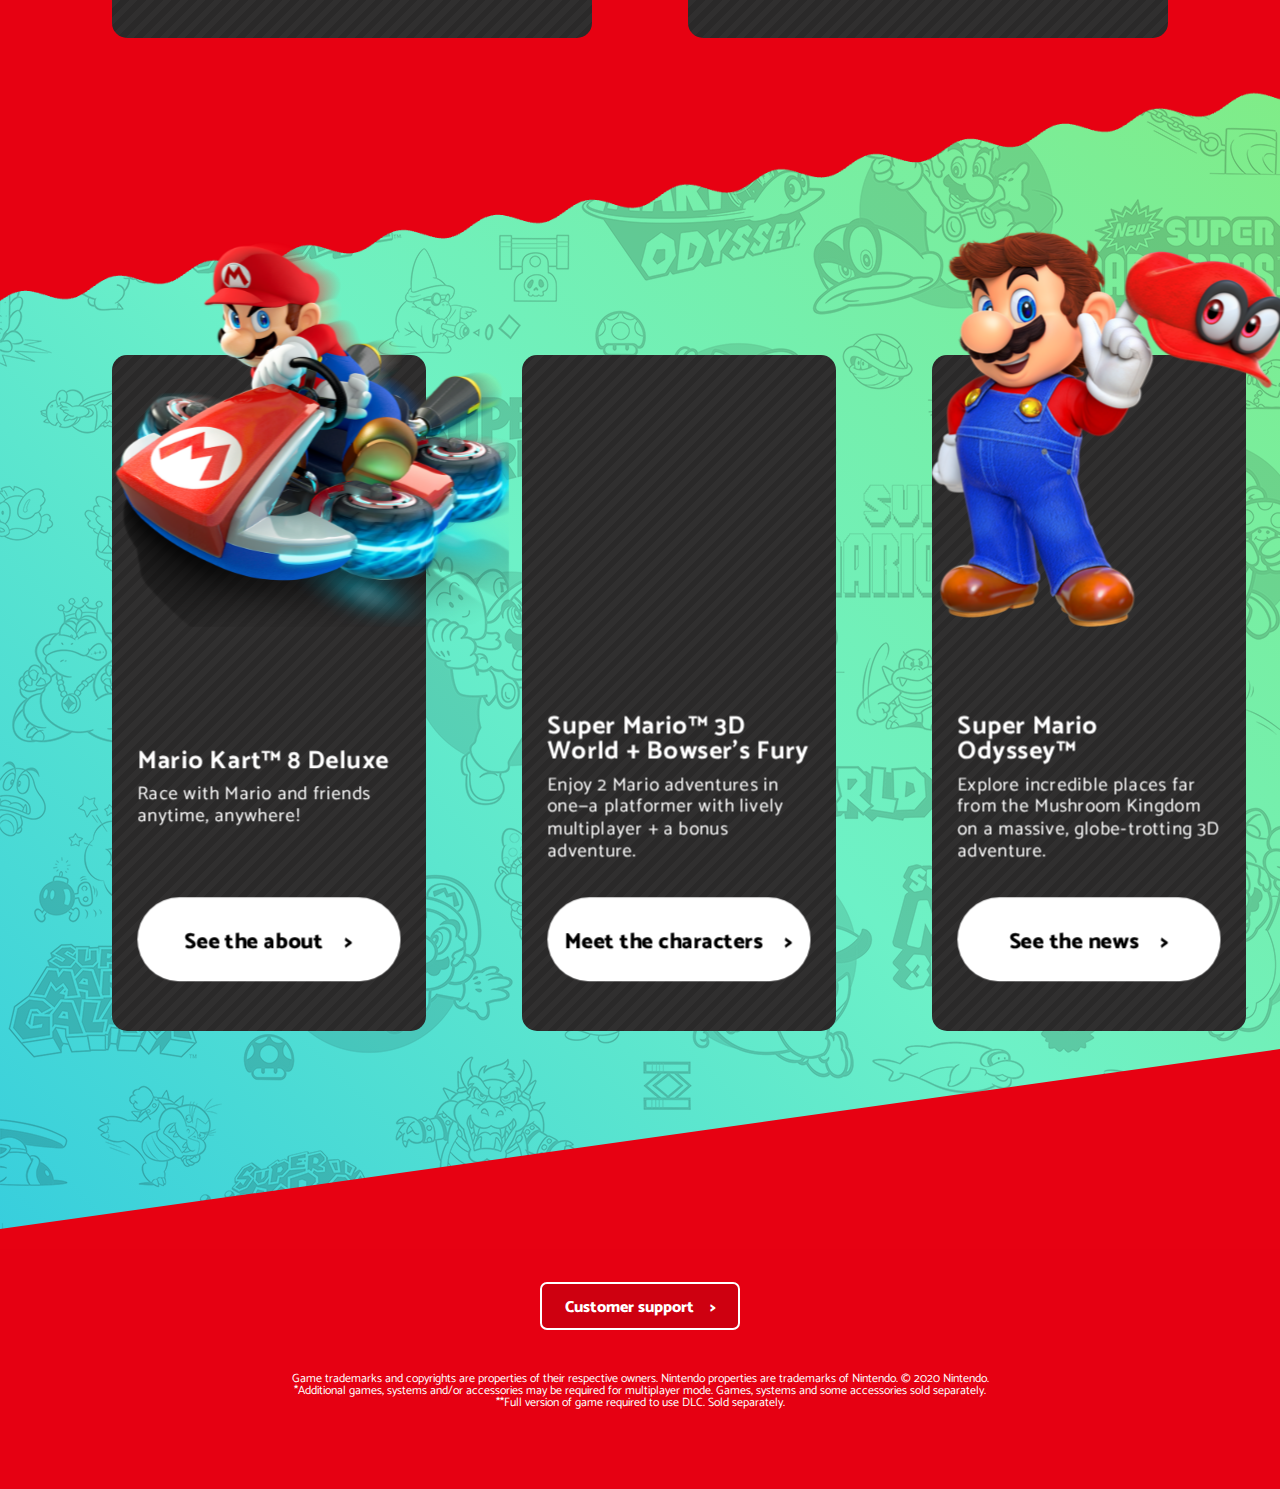
==== commit 6232b76e: "6/16" ====
--- a/index.html
+++ b/index.html
@@ -30,9 +30,20 @@
                 <a href="characters.html">Characters</a>
                 <a href="news.html">News</a>
             </div>
+            <div class="menu">
+                Menu
+            </div>
             <img src="./images/switch_log.svg" alt="#">
         </div>
     </nav>
+    <div class="phone_nav_btn">
+        <a href="">Back</a>
+        <a href="index.html">Home</a>
+        <a href="about.html">About</a>
+        <a href="characters.html">Characters</a>
+        <a href="news.html">News</a>
+        <img src="./images/banner1-mario.png" alt="">
+    </div>
     <header>
         <div class="row">
             <div class="col">
@@ -151,7 +162,7 @@
                     </a>
                 </div>
             </div>
-            <a  class="news_link" href="./news.html">See more news　></a>
+            <a class="news_link" href="./news.html">See more news　></a>
         </section>
         <section id="Mario_Kart">
             <img src="./images/wavy-line.png" alt="">
@@ -252,6 +263,20 @@
             max: 20,
             speed: 500
         });
+
+        // 手機版menu
+        let menu = document.querySelector('.menu');
+        let phoneNavBtn = document.querySelector('.phone_nav_btn');
+
+        menu.onclick = () => {
+            if(phoneNavBtn.classList.contains('active')){
+                phoneNavBtn.classList.remove('active');
+            }else{
+                phoneNavBtn.classList.add('active');
+            }
+        }
+
+
     </script>
 </body>
 
--- a/css/style.css
+++ b/css/style.css
@@ -55,6 +55,11 @@
   position: static;
   top: 0px;
 }
+@media (max-width: 576px) {
+  .nav_section {
+    height: 50px;
+  }
+}
 .nav_section .nav_item {
   display: flex;
   align-items: center;
@@ -62,6 +67,16 @@
   position: relative;
   height: 100px;
   background-image: repeating-linear-gradient(-45deg, #302f2f, #302f2f 6px, #2a2929 0, #2a2929 12px);
+}
+@media (max-width: 576px) {
+  .nav_section .nav_item {
+    height: 50px;
+  }
+}
+@media (max-width: 576px) {
+  .nav_section .nav_item .nav_btn {
+    display: none;
+  }
 }
 .nav_section .nav_item .nav_btn a:first-child {
   border: 2px solid white;
@@ -95,11 +110,120 @@
 .nav_section .nav_item .nav_btn a:hover::before {
   width: 100%;
 }
+.nav_section .nav_item .menu {
+  display: none;
+  text-decoration: none;
+  padding: 0.8rem 1.8rem;
+  margin: 0 0.2rem;
+  border: 2px solid transparent;
+  border-radius: 10px;
+  font-weight: 700;
+  transition: all 0.3s;
+  z-index: 0;
+  position: relative;
+  cursor: pointer;
+}
+@media (max-width: 576px) {
+  .nav_section .nav_item .menu {
+    display: block;
+  }
+}
+.nav_section .nav_item .menu::before {
+  content: "";
+  position: absolute;
+  top: 0;
+  right: 0;
+  width: 0;
+  height: 100%;
+  border-radius: 7px;
+  background-color: #e60012;
+  transition: all 0.3s;
+  z-index: -1;
+}
+.nav_section .nav_item .menu:hover {
+  border: 2px solid white;
+}
+.nav_section .nav_item .menu:hover::before {
+  width: 100%;
+}
 .nav_section .nav_item img {
   width: 100px;
   position: absolute;
   top: 0;
   right: 0;
+}
+@media (max-width: 576px) {
+  .nav_section .nav_item img {
+    width: 50px;
+  }
+}
+
+.phone_nav_btn {
+  width: 100%;
+  height: 75vh;
+  position: absolute;
+  top: 0;
+  z-index: 10;
+  display: flex;
+  flex-direction: column;
+  align-items: center;
+  background-image: repeating-linear-gradient(-45deg, #302f2f, #302f2f 6px, #2a2929 0, #2a2929 12px);
+  overflow: hidden;
+  transform: translateY(-100vh);
+  transition: all 0.5s;
+  visibility: hidden;
+}
+.phone_nav_btn a {
+  text-decoration: none;
+  padding: 0.8rem 1.8rem;
+  margin: 1rem 0;
+  border: 2px solid transparent;
+  border-radius: 10px;
+  font-weight: 700;
+  transition: all 0.3s;
+  z-index: 0;
+  position: relative;
+}
+.phone_nav_btn a::before {
+  content: "";
+  position: absolute;
+  top: 0;
+  right: 0;
+  width: 0;
+  height: 100%;
+  border-radius: 7px;
+  background-color: #e60012;
+  transition: all 0.3s;
+  z-index: -1;
+}
+.phone_nav_btn a:hover {
+  border: 2px solid white;
+}
+.phone_nav_btn a:hover::before {
+  width: 100%;
+}
+.phone_nav_btn img {
+  width: 30%;
+  transform: translateY(100px);
+  transition: all 0.5s;
+}
+
+.active {
+  visibility: visible;
+  transform: translateY(0vh);
+  position: fixed;
+}
+
+.active img {
+  animation: move 1s 0.5s both;
+}
+@keyframes move {
+  from {
+    transform: translateY(100px);
+  }
+  to {
+    transform: translateY(0px);
+  }
 }
 
 header {
@@ -116,24 +240,59 @@
   width: 80%;
   margin-top: -8rem;
 }
+@media (max-width: 992px) {
+  header .row {
+    flex-direction: column;
+    margin-top: -40%;
+  }
+}
+@media (max-width: 576px) {
+  header .row {
+    margin-top: -50%;
+  }
+}
 header .row .col:first-child {
-  width: 28rem;
+  width: 50%;
+}
+@media (max-width: 576px) {
+  header .row .col:first-child {
+    width: 100%;
+  }
 }
 header .row .col:first-child h2 span:first-child {
   font-size: 1.75rem;
 }
+@media (max-width: 576px) {
+  header .row .col:first-child h2 span:first-child {
+    font-size: 1.3rem;
+  }
+}
 header .row .col:first-child h2 span:last-child {
   font-size: 11rem;
+}
+@media (max-width: 576px) {
+  header .row .col:first-child h2 span:last-child {
+    font-size: 3rem;
+  }
 }
 header .row .col:first-child p {
   font-size: 1.3rem;
   line-height: 2rem;
 }
+@media (max-width: 576px) {
+  header .row .col:first-child p {
+    font-size: 1rem;
+    line-height: 1.5rem;
+  }
+}
 header .row .col:first-child a {
   display: inline-block;
-  padding: 1.25rem 2.5rem;
+  width: 250px;
+  height: 80px;
   background-color: white;
   color: black;
+  line-height: 80px;
+  text-align: center;
   text-decoration: none;
   border-radius: 50px;
   font-weight: 800;
@@ -147,6 +306,22 @@
   color: white;
   border: 2px solid white;
 }
+@media (max-width: 576px) {
+  header .row .col:first-child a {
+    display: inline-block;
+    width: 180px;
+    height: 50px;
+    background-color: white;
+    color: black;
+    line-height: 50px;
+    text-align: center;
+    text-decoration: none;
+    border-radius: 50px;
+    font-weight: 800;
+    font-size: 1rem;
+    margin-top: 1rem;
+  }
+}
 header .row .col:last-child picture {
   position: absolute;
 }
@@ -156,6 +331,11 @@
   right: 25%;
   animation: mario_1 12s both ease-in-out infinite;
 }
+@media (max-width: 576px) {
+  header .row .col:last-child .banner1 .mario_1 {
+    width: 30%;
+  }
+}
 @keyframes mario_1 {
   0% {
     top: 100vh;
@@ -181,6 +361,64 @@
     top: 100vh;
     right: 25%;
     opacity: 0;
+  }
+}
+@media (max-width: 992px) {
+  @keyframes mario_1 {
+    0% {
+      top: 100vh;
+      right: 25%;
+      opacity: 0;
+    }
+    10% {
+      top: 40vh;
+      right: 25%;
+      opacity: 1;
+    }
+    20% {
+      top: 40vh;
+      right: 25%;
+      opacity: 1;
+    }
+    30% {
+      top: 100vh;
+      right: 25%;
+      opacity: 0;
+    }
+    100% {
+      top: 100vh;
+      right: 25%;
+      opacity: 0;
+    }
+  }
+}
+@media (max-width: 576px) {
+  @keyframes mario_1 {
+    0% {
+      top: 100vh;
+      right: 45%;
+      opacity: 0;
+    }
+    10% {
+      top: 45vh;
+      right: 45%;
+      opacity: 1;
+    }
+    20% {
+      top: 45vh;
+      right: 45%;
+      opacity: 1;
+    }
+    30% {
+      top: 100vh;
+      right: 45%;
+      opacity: 0;
+    }
+    100% {
+      top: 100vh;
+      right: 45%;
+      opacity: 0;
+    }
   }
 }
 header .row .col:last-child .banner1 .luigi {
@@ -189,6 +427,11 @@
   top: 20vh;
   animation: luigi 12s 0.3s both ease-in-out infinite;
 }
+@media (max-width: 576px) {
+  header .row .col:last-child .banner1 .luigi {
+    width: 30%;
+  }
+}
 @keyframes luigi {
   0% {
     top: 100vh;
@@ -214,6 +457,64 @@
     top: 100vh;
     right: 5%;
     opacity: 0;
+  }
+}
+@media (max-width: 992px) {
+  @keyframes luigi {
+    0% {
+      top: 100vh;
+      right: 5%;
+      opacity: 0;
+    }
+    10% {
+      top: 35vh;
+      right: 5%;
+      opacity: 1;
+    }
+    20% {
+      top: 35vh;
+      right: 5%;
+      opacity: 1;
+    }
+    30% {
+      top: 100vh;
+      right: 5%;
+      opacity: 0;
+    }
+    100% {
+      top: 100vh;
+      right: 5%;
+      opacity: 0;
+    }
+  }
+}
+@media (max-width: 576px) {
+  @keyframes luigi {
+    0% {
+      top: 100vh;
+      right: 20%;
+      opacity: 0;
+    }
+    10% {
+      top: 40vh;
+      right: 20%;
+      opacity: 1;
+    }
+    20% {
+      top: 40vh;
+      right: 20%;
+      opacity: 1;
+    }
+    30% {
+      top: 100vh;
+      right: 20%;
+      opacity: 0;
+    }
+    100% {
+      top: 100vh;
+      right: 20%;
+      opacity: 0;
+    }
   }
 }
 header .row .col:last-child .banner1 .brick {
@@ -222,6 +523,11 @@
   top: 10vh;
   animation: brick 12s 0.4s both ease-in-out infinite;
 }
+@media (max-width: 576px) {
+  header .row .col:last-child .banner1 .brick {
+    width: 60%;
+  }
+}
 @keyframes brick {
   0% {
     top: 10vh;
@@ -247,6 +553,64 @@
     top: 10vh;
     right: -100%;
     opacity: 0;
+  }
+}
+@media (max-width: 992px) {
+  @keyframes brick {
+    0% {
+      top: 40vh;
+      right: -100%;
+      opacity: 0;
+    }
+    10% {
+      top: 40vh;
+      right: 8%;
+      opacity: 1;
+    }
+    20% {
+      top: 40vh;
+      right: 8%;
+      opacity: 1;
+    }
+    30% {
+      top: 40vh;
+      right: -100%;
+      opacity: 0;
+    }
+    100% {
+      top: 40vh;
+      right: -100%;
+      opacity: 0;
+    }
+  }
+}
+@media (max-width: 576px) {
+  @keyframes brick {
+    0% {
+      top: 50vh;
+      right: -100%;
+      opacity: 0;
+    }
+    10% {
+      top: 50vh;
+      right: 8%;
+      opacity: 1;
+    }
+    20% {
+      top: 50vh;
+      right: 8%;
+      opacity: 1;
+    }
+    30% {
+      top: 50vh;
+      right: -100%;
+      opacity: 0;
+    }
+    100% {
+      top: 50vh;
+      right: -100%;
+      opacity: 0;
+    }
   }
 }
 header .row .col:last-child .banner1 .coins {
@@ -446,12 +810,75 @@
     opacity: 0;
   }
 }
+@media (max-width: 992px) {
+  @keyframes mario_2 {
+    0% {
+      top: 100vh;
+      right: 25%;
+      opacity: 0;
+    }
+    10% {
+      top: 40vh;
+      right: 25%;
+      opacity: 1;
+    }
+    20% {
+      top: 40vh;
+      right: 25%;
+      opacity: 1;
+    }
+    30% {
+      top: 100vh;
+      right: 25%;
+      opacity: 0;
+    }
+    100% {
+      top: 100vh;
+      right: 25%;
+      opacity: 0;
+    }
+  }
+}
+@media (max-width: 576px) {
+  @keyframes mario_2 {
+    0% {
+      top: 100vh;
+      right: 40%;
+      opacity: 0;
+    }
+    10% {
+      top: 45vh;
+      right: 40%;
+      opacity: 1;
+    }
+    20% {
+      top: 45vh;
+      right: 40%;
+      opacity: 1;
+    }
+    30% {
+      top: 100vh;
+      right: 40%;
+      opacity: 0;
+    }
+    100% {
+      top: 100vh;
+      right: 40%;
+      opacity: 0;
+    }
+  }
+}
 header .row .col:last-child .banner2 .peach {
   width: 15%;
   top: 35vh;
   right: 18%;
   animation: peach 12s 4.3s both ease-in-out infinite;
 }
+@media (max-width: 576px) {
+  header .row .col:last-child .banner2 .peach {
+    width: 25%;
+  }
+}
 @keyframes peach {
   0% {
     top: 100vh;
@@ -477,6 +904,64 @@
     top: 100vh;
     right: 18%;
     opacity: 0;
+  }
+}
+@media (max-width: 992px) {
+  @keyframes peach {
+    0% {
+      top: 100vh;
+      right: 18%;
+      opacity: 0;
+    }
+    10% {
+      top: 40vh;
+      right: 18%;
+      opacity: 1;
+    }
+    20% {
+      top: 40vh;
+      right: 18%;
+      opacity: 1;
+    }
+    30% {
+      top: 100vh;
+      right: 18%;
+      opacity: 0;
+    }
+    100% {
+      top: 100vh;
+      right: 18%;
+      opacity: 0;
+    }
+  }
+}
+@media (max-width: 576px) {
+  @keyframes peach {
+    0% {
+      top: 100vh;
+      right: 25%;
+      opacity: 0;
+    }
+    10% {
+      top: 45vh;
+      right: 25%;
+      opacity: 1;
+    }
+    20% {
+      top: 45vh;
+      right: 25%;
+      opacity: 1;
+    }
+    30% {
+      top: 100vh;
+      right: 25%;
+      opacity: 0;
+    }
+    100% {
+      top: 100vh;
+      right: 25%;
+      opacity: 0;
+    }
   }
 }
 header .row .col:last-child .banner2 .pipe {
@@ -485,6 +970,11 @@
   right: 10%;
   animation: pipe 12s 4.4s both ease-in-out infinite;
 }
+@media (max-width: 576px) {
+  header .row .col:last-child .banner2 .pipe {
+    width: 20%;
+  }
+}
 @keyframes pipe {
   0% {
     top: 100vh;
@@ -510,6 +1000,64 @@
     top: 100vh;
     right: 10%;
     opacity: 0;
+  }
+}
+@media (max-width: 992px) {
+  @keyframes pipe {
+    0% {
+      top: 100vh;
+      right: 10%;
+      opacity: 0;
+    }
+    10% {
+      top: 35vh;
+      right: 10%;
+      opacity: 1;
+    }
+    20% {
+      top: 35vh;
+      right: 10%;
+      opacity: 1;
+    }
+    30% {
+      top: 100vh;
+      right: 10%;
+      opacity: 0;
+    }
+    100% {
+      top: 100vh;
+      right: 10%;
+      opacity: 0;
+    }
+  }
+}
+@media (max-width: 576px) {
+  @keyframes pipe {
+    0% {
+      top: 100vh;
+      right: 10%;
+      opacity: 0;
+    }
+    10% {
+      top: 40vh;
+      right: 10%;
+      opacity: 1;
+    }
+    20% {
+      top: 40vh;
+      right: 10%;
+      opacity: 1;
+    }
+    30% {
+      top: 100vh;
+      right: 10%;
+      opacity: 0;
+    }
+    100% {
+      top: 100vh;
+      right: 10%;
+      opacity: 0;
+    }
   }
 }
 header .row .col:last-child .banner2 .block {
@@ -679,73 +1227,170 @@
 header .row .col:last-child .banner3 .mario_3 {
   width: 30%;
   top: 10vh;
-  right: 32%;
+  right: 20%;
   animation: mario_3 12s 8s both ease-in-out infinite;
 }
+@media (max-width: 576px) {
+  header .row .col:last-child .banner3 .mario_3 {
+    width: 45%;
+  }
+}
 @keyframes mario_3 {
   0% {
     top: 100vh;
-    right: 32%;
+    right: 20%;
     opacity: 0;
   }
   10% {
     top: 10vh;
-    right: 32%;
+    right: 20%;
     opacity: 1;
   }
   20% {
     top: 10vh;
-    right: 32%;
-    opacity: 1;
-  }
-  30% {
-    top: 100vh;
-    right: 32%;
-    opacity: 0;
-  }
-  100% {
-    top: 100vh;
-    right: 32%;
-    opacity: 0;
+    right: 20%;
+    opacity: 1;
+  }
+  30% {
+    top: 100vh;
+    right: 20%;
+    opacity: 0;
+  }
+  100% {
+    top: 100vh;
+    right: 20%;
+    opacity: 0;
+  }
+}
+@media (max-width: 992px) {
+  @keyframes mario_3 {
+    0% {
+      top: 100vh;
+      right: 20%;
+      opacity: 0;
+    }
+    10% {
+      top: 40vh;
+      right: 20%;
+      opacity: 1;
+    }
+    20% {
+      top: 40vh;
+      right: 20%;
+      opacity: 1;
+    }
+    30% {
+      top: 100vh;
+      right: 20%;
+      opacity: 0;
+    }
+    100% {
+      top: 100vh;
+      right: 20%;
+      opacity: 0;
+    }
+  }
+}
+@media (max-width: 576px) {
+  @keyframes mario_3 {
+    0% {
+      top: 100vh;
+      right: 30%;
+      opacity: 0;
+    }
+    10% {
+      top: 45vh;
+      right: 30%;
+      opacity: 1;
+    }
+    20% {
+      top: 45vh;
+      right: 30%;
+      opacity: 1;
+    }
+    30% {
+      top: 100vh;
+      right: 30%;
+      opacity: 0;
+    }
+    100% {
+      top: 100vh;
+      right: 30%;
+      opacity: 0;
+    }
   }
 }
 header .row .col:last-child .banner3 .toad {
   width: 10%;
   top: 30vh;
-  right: 29%;
+  right: 19%;
   animation: toad 12s 8.3s both ease-in-out infinite;
 }
+@media (max-width: 576px) {
+  header .row .col:last-child .banner3 .toad {
+    width: 20%;
+  }
+}
 @keyframes toad {
   0% {
     top: 100vh;
-    right: 29%;
+    right: 19%;
     opacity: 0;
   }
   10% {
     top: 30vh;
-    right: 29%;
+    right: 19%;
     opacity: 1;
   }
   20% {
     top: 30vh;
-    right: 29%;
-    opacity: 1;
-  }
-  30% {
-    top: 100vh;
-    right: 29%;
-    opacity: 0;
-  }
-  100% {
-    top: 100vh;
-    right: 29%;
-    opacity: 0;
+    right: 19%;
+    opacity: 1;
+  }
+  30% {
+    top: 100vh;
+    right: 19%;
+    opacity: 0;
+  }
+  100% {
+    top: 100vh;
+    right: 19%;
+    opacity: 0;
+  }
+}
+@media (max-width: 992px) {
+  @keyframes toad {
+    0% {
+      top: 100vh;
+      right: 19%;
+      opacity: 0;
+    }
+    10% {
+      top: 45vh;
+      right: 19%;
+      opacity: 1;
+    }
+    20% {
+      top: 45vh;
+      right: 19%;
+      opacity: 1;
+    }
+    30% {
+      top: 100vh;
+      right: 19%;
+      opacity: 0;
+    }
+    100% {
+      top: 100vh;
+      right: 19%;
+      opacity: 0;
+    }
   }
 }
 header .row .col:last-child .banner3 .star {
   width: 20%;
   top: 0vh;
-  right: 18%;
+  right: 8%;
   animation: star 12s 8.35s both ease-in-out infinite;
 }
 @keyframes star {
@@ -768,6 +1413,11 @@
   100% {
     transform: scale(0);
     opacity: 0;
+  }
+}
+@media (max-width: 992px) {
+  header .row .col:last-child .banner3 .star {
+    top: 35vh;
   }
 }
 header .row .col:last-child .banner3 .mushroom {
@@ -881,6 +1531,11 @@
   background-color: #e70112;
   clip-path: polygon(0 100%, 100% 0, 100% 100%, 0 100%);
 }
+@media (max-width: 375px) {
+  header::before {
+    height: 50px;
+  }
+}
 
 main section {
   display: flex;
@@ -892,6 +1547,12 @@
   font-size: 3.5rem;
   margin-bottom: 2vh;
 }
+@media (max-width: 576px) {
+  main h2 {
+    font-size: 2rem;
+    margin: 4rem 0 2rem 0;
+  }
+}
 main h3 {
   font-size: 1.5rem;
   letter-spacing: 0.05rem;
@@ -903,6 +1564,16 @@
 main #news .list_box {
   display: flex;
   width: 75%;
+}
+@media (max-width: 992px) {
+  main #news .list_box {
+    width: 95%;
+  }
+}
+@media (max-width: 576px) {
+  main #news .list_box {
+    flex-direction: column;
+  }
 }
 main #news .list_box .card_item {
   position: relative;
@@ -912,6 +1583,11 @@
   background-image: repeating-linear-gradient(-45deg, #302f2f, #302f2f 6px, #2a2929 0, #2a2929 12px);
   border-radius: 15px;
   cursor: pointer;
+}
+@media (max-width: 576px) {
+  main #news .list_box .card_item {
+    padding: 1rem;
+  }
 }
 main #news .list_box .card_item:hover .scenes {
   transform: perspective(600px) rotateX(30deg) skewX(-20deg);
@@ -956,15 +1632,29 @@
 }
 main #news .news_link {
   display: inline-block;
-  padding: 1.25rem 2.5rem;
+  width: 250px;
+  height: 80px;
   background-color: white;
   color: black;
+  line-height: 80px;
+  text-align: center;
   text-decoration: none;
   border-radius: 50px;
   font-weight: 800;
   font-size: 1.3rem;
   border: 2px solid transparent;
   transition: all 0.3s;
+  display: inline-block;
+  width: 180px;
+  height: 50px;
+  background-color: white;
+  color: black;
+  line-height: 50px;
+  text-align: center;
+  text-decoration: none;
+  border-radius: 50px;
+  font-weight: 800;
+  font-size: 1rem;
 }
 main #news .news_link:hover {
   background-color: black;
@@ -1005,10 +1695,27 @@
 }
 main #switch .switch_title {
   text-align: start;
-  margin: 3rem 0;
+  position: absolute;
+  top: 5%;
+  left: 10%;
 }
 main #switch .switch_title h2 {
-  margin: 0 0 0 -50rem;
+  display: inline-block;
+}
+@media (max-width: 576px) {
+  main #switch .switch_title h2 {
+    margin: 0;
+  }
+}
+@media (max-width: 992px) {
+  main #switch .switch_title {
+    top: 3%;
+  }
+}
+@media (max-width: 576px) {
+  main #switch .switch_title {
+    top: 8%;
+  }
 }
 main #switch .mario_background {
   width: 50%;
@@ -1016,17 +1723,51 @@
   right: 5%;
   top: -25%;
 }
+@media (max-width: 1440px) {
+  main #switch .mario_background {
+    width: 40%;
+    top: -15%;
+  }
+}
+@media (max-width: 992px) {
+  main #switch .mario_background {
+    top: 0%;
+  }
+}
+@media (max-width: 992px) {
+  main #switch .mario_background {
+    top: -4%;
+  }
+}
 main #switch .star {
   width: 12%;
   position: absolute;
   right: 10%;
   top: 0;
 }
+@media (max-width: 992px) {
+  main #switch .star {
+    right: 5%;
+    top: 2%;
+  }
+}
+@media (max-width: 992px) {
+  main #switch .star {
+    top: -1%;
+  }
+}
 main #switch .list_box {
   width: 90%;
   display: grid;
-  grid-template-columns: repeat(auto-fill, minmax(500px, 2fr));
+  grid-template-columns: repeat(auto-fill, minmax(500px, 1fr));
   justify-items: center;
+  margin-top: 15rem;
+}
+@media (max-width: 576px) {
+  main #switch .list_box {
+    grid-template-columns: repeat(auto-fill, minmax(300px, 1fr));
+    margin-top: 10rem;
+  }
 }
 main #switch .list_box .card_item {
   position: relative;
@@ -1040,6 +1781,11 @@
   flex-direction: column;
   justify-content: space-around;
 }
+@media (max-width: 576px) {
+  main #switch .list_box .card_item {
+    padding: 1rem;
+  }
+}
 main #switch .list_box .card_item:hover .scenes {
   transform: scale(1.2);
 }
@@ -1050,9 +1796,11 @@
 main #switch .list_box .card_item .scenes img {
   border-radius: 10px;
 }
-main #switch .list_box .card_item:hover .content {
-  bottom: 2rem;
-  opacity: 1;
+@media (min-width: 576px) {
+  main #switch .list_box .card_item:hover .content {
+    bottom: 2rem;
+    opacity: 1;
+  }
 }
 main #switch .list_box .card_item .content {
   font-size: 1.1rem;
@@ -1064,9 +1812,12 @@
 }
 main #switch a {
   display: inline-block;
-  padding: 1.25rem 2.5rem;
+  width: 250px;
+  height: 80px;
   background-color: white;
   color: black;
+  line-height: 80px;
+  text-align: center;
   text-decoration: none;
   border-radius: 50px;
   font-weight: 800;
@@ -1089,6 +1840,17 @@
 main #product .list_box {
   display: flex;
   width: 75%;
+}
+@media (max-width: 1440px) {
+  main #product .list_box {
+    width: 90%;
+  }
+}
+@media (max-width: 992px) {
+  main #product .list_box {
+    width: 80%;
+    flex-direction: column;
+  }
 }
 main #product .list_box .card_item {
   position: relative;
@@ -1105,6 +1867,16 @@
   transition: all 0.5s;
   transform-style: preserve-3d;
 }
+@media (max-width: 992px) {
+  main #product .list_box .card_item {
+    margin: 5rem;
+  }
+}
+@media (max-width: 576px) {
+  main #product .list_box .card_item {
+    margin: 5rem 0;
+  }
+}
 main #product .list_box .card_item:hover {
   box-shadow: 0px 0px 10px rgb(153, 153, 153);
 }
@@ -1112,6 +1884,11 @@
   position: relative;
   width: 100%;
   height: 35vh;
+}
+@media (max-width: 992px) {
+  main #product .list_box .card_item .role {
+    height: 8vh;
+  }
 }
 main #product .list_box .card_item .role img {
   height: 120%;
@@ -1120,6 +1897,21 @@
   top: -15vh;
   left: -10%;
 }
+@media (max-width: 992px) {
+  main #product .list_box .card_item .role img {
+    height: auto;
+    width: 45%;
+    left: 27.5%;
+    top: -12vh;
+  }
+}
+@media (max-width: 576px) {
+  main #product .list_box .card_item .role img {
+    width: 70%;
+    left: 15%;
+    top: -18vh;
+  }
+}
 main #product .list_box .card_item p {
   font-size: 1.1rem;
   line-height: 1.3rem;
@@ -1127,9 +1919,12 @@
 }
 main #product .list_box .card_item a {
   display: inline-block;
-  padding: 1.25rem 2.5rem;
+  width: 250px;
+  height: 80px;
   background-color: white;
   color: black;
+  line-height: 80px;
+  text-align: center;
   text-decoration: none;
   border-radius: 50px;
   font-weight: 800;
@@ -1137,6 +1932,21 @@
   margin-top: 2rem;
   border: 2px solid transparent;
   transition: all 0.3s;
+}
+@media (max-width: 576px) {
+  main #product .list_box .card_item a {
+    display: inline-block;
+    width: 180px;
+    height: 50px;
+    background-color: white;
+    color: black;
+    line-height: 50px;
+    text-align: center;
+    text-decoration: none;
+    border-radius: 50px;
+    font-weight: 800;
+    font-size: 1rem;
+  }
 }
 main #product .list_box .card_item a:hover {
   background-color: black;
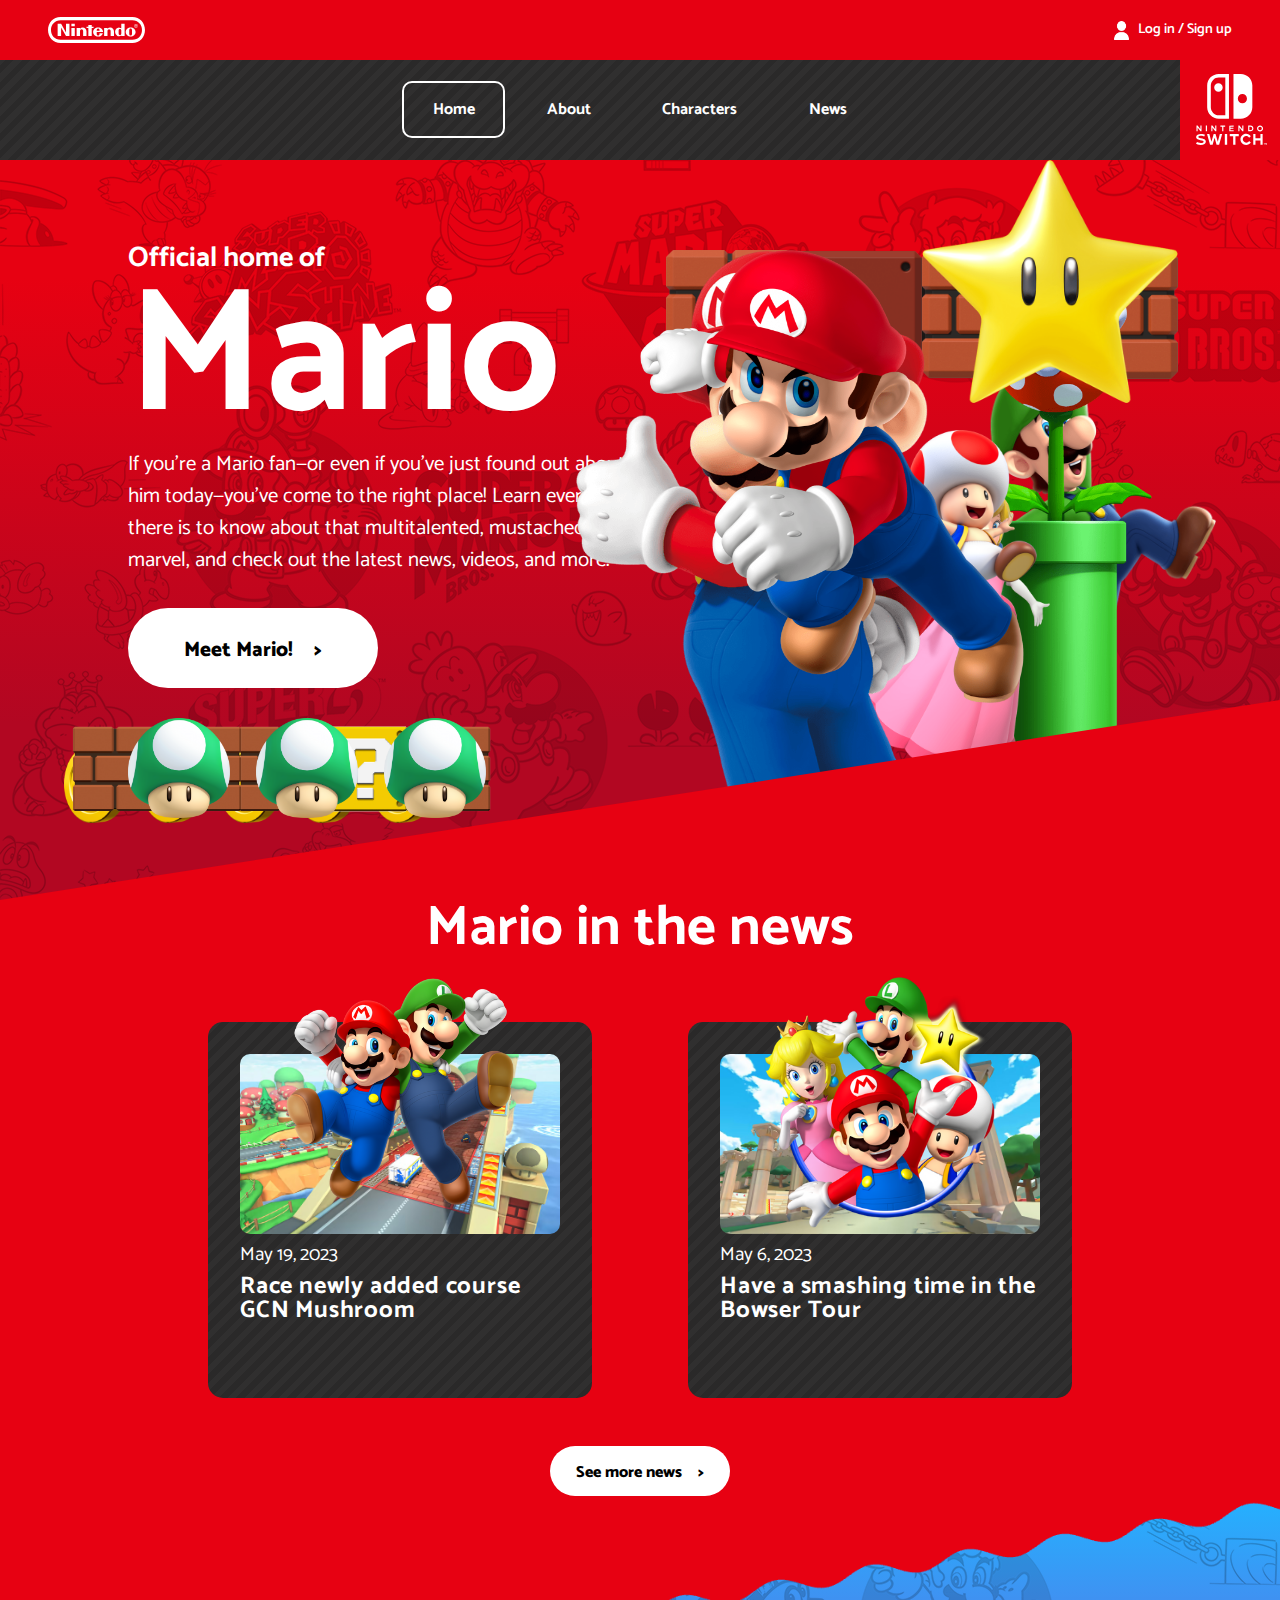
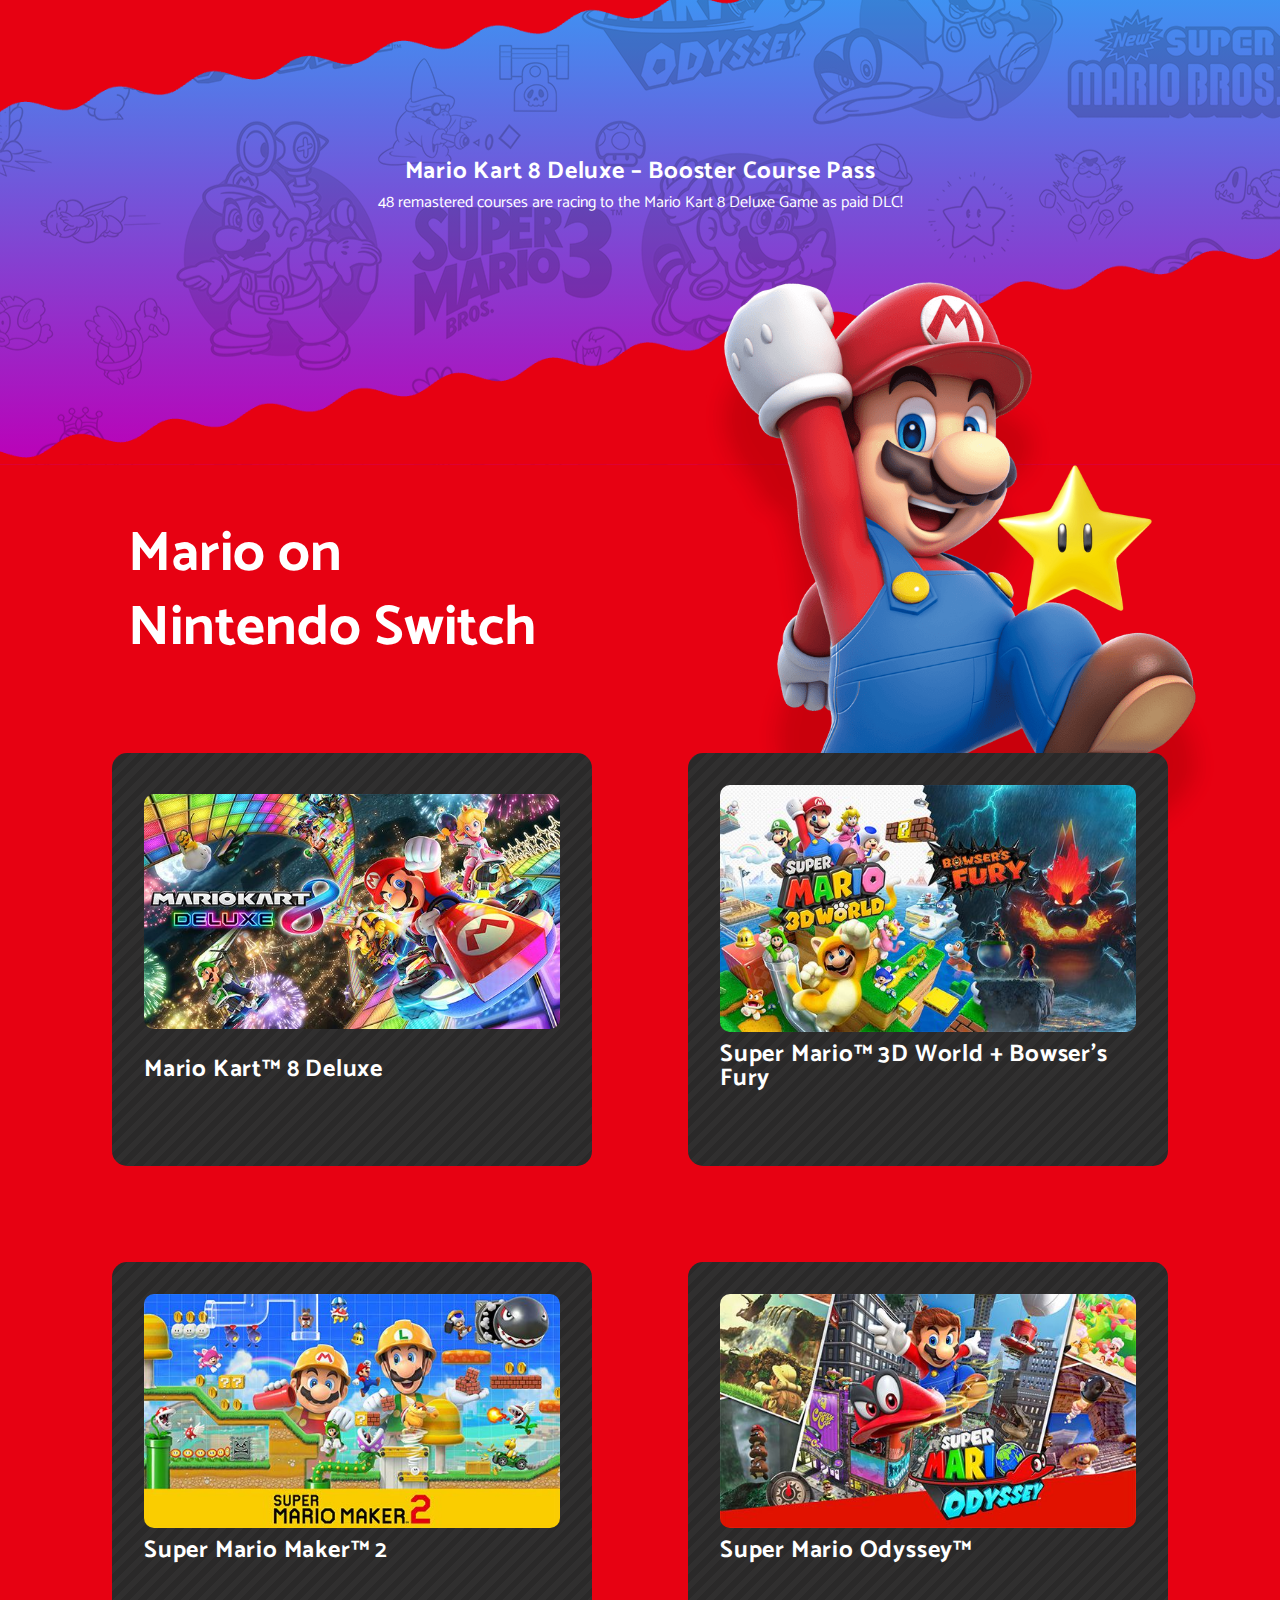
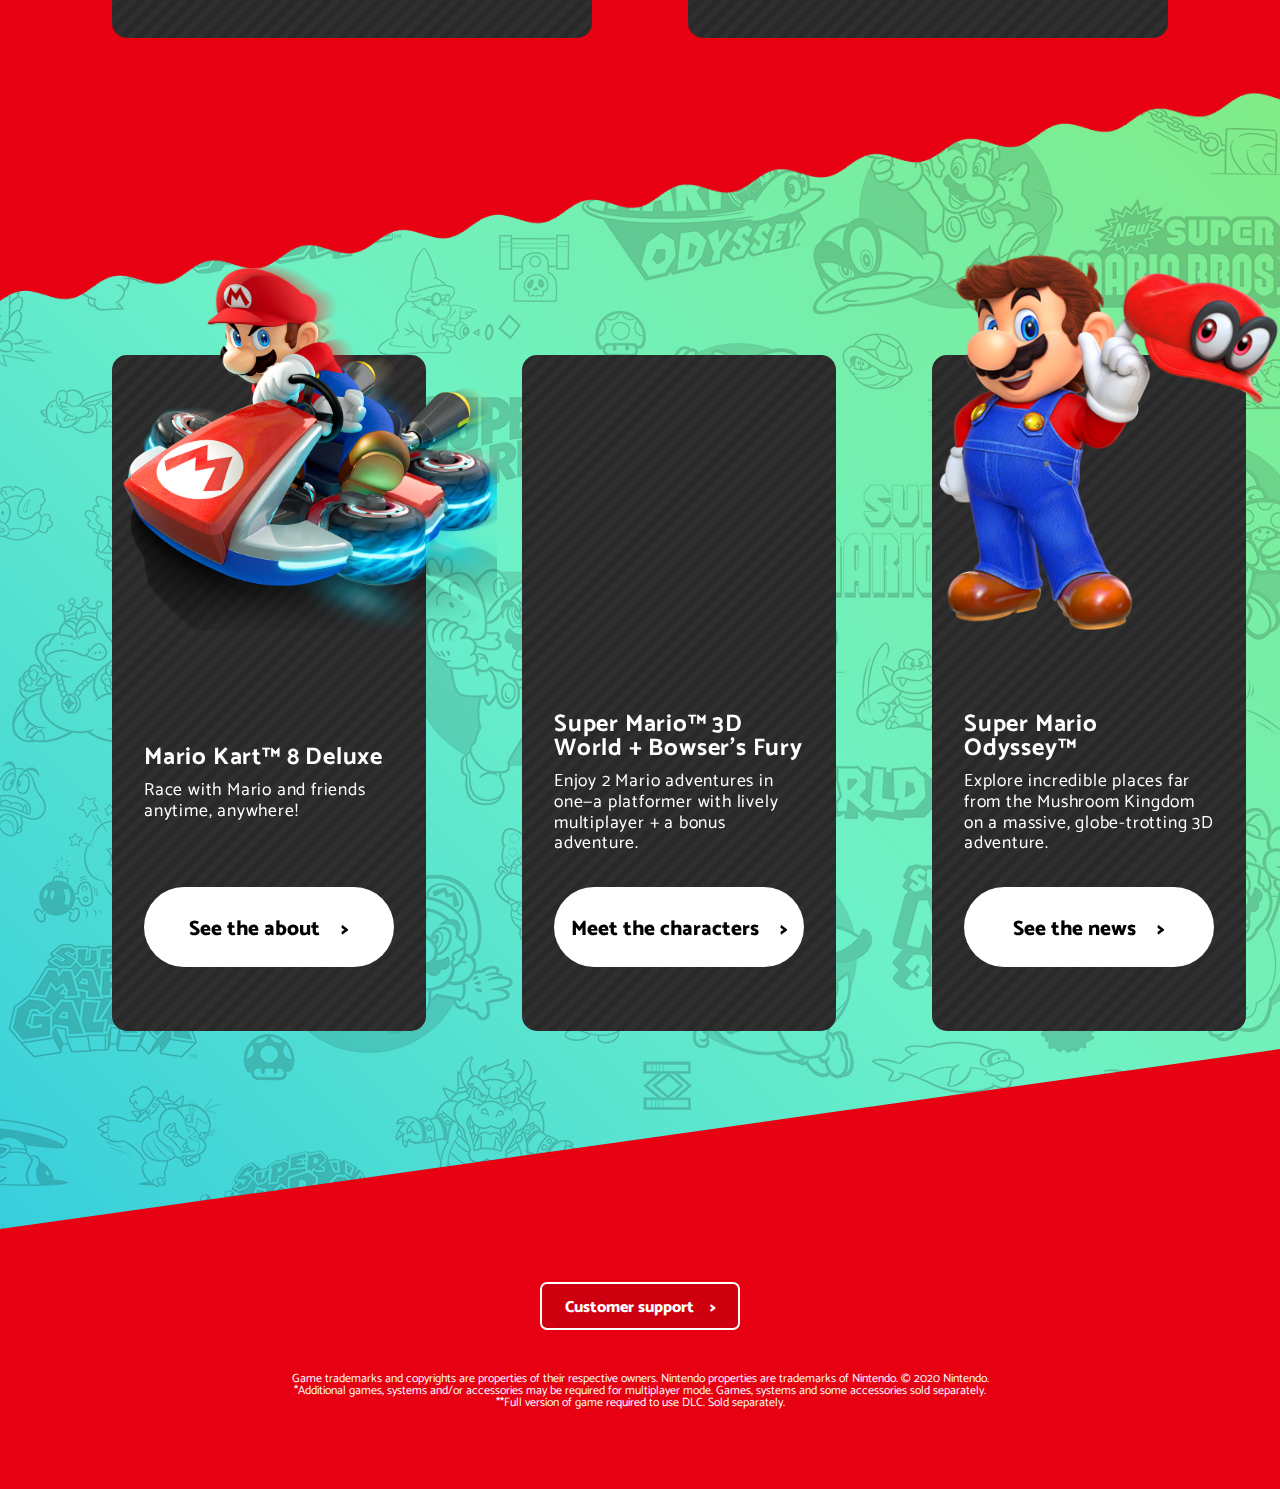
==== commit 8dd4e8c1: "更新smoove" ====
--- a/index.html
+++ b/index.html
@@ -136,7 +136,7 @@
         <section id="news">
             <h2>Mario in the news</h2>
             <div class="list_box">
-                <div class="card_item">
+                <div class="card_item smoove smoove-1">
                     <a href="./news_page1.html">
                         <div class="scenes"><img src="./images/scenes_1.jpg" alt="#"></div>
                         <div class="role"><img src="./images/characters-1.png" alt="#"></div>
@@ -148,7 +148,7 @@
                             maiores amet. Eveniet asperiores laudantium quam architecto nobis. Laborum?</p>
                     </a>
                 </div>
-                <div class="card_item">
+                <div class="card_item smoove smoove-2">
                     <a href="./news_page2.html">
                         <div class="scenes"><img src="./images/scenes_2.jpg" alt="#"></div>
                         <div class="role"><img src="./images/characters-2.png" alt="#"></div>
@@ -166,7 +166,7 @@
         </section>
         <section id="Mario_Kart">
             <img src="./images/wavy-line.png" alt="">
-            <img class="Mario_Kart_img"
+            <img class="Mario_Kart_img smoove"
                 src="https://mario.nintendo.com/static/b2df5b31e1a74a11b1d9c87e4819c263/8c3c2/video-button.jpg" alt="">
             <div>
                 <h3>Mario Kart 8 Deluxe – Booster Course Pass</h3>
@@ -183,24 +183,24 @@
             <img class="mario_background" src="./images/mario-background.png" alt="">
             <img class="star" src="./images/star.png" alt="">
             <div class="list_box">
-                <div class="card_item">
+                <div class="card_item smoove">
                     <div class="scenes"><img src="./images/main-product-mk8-deluxe.jpg" alt="#"></div>
                     <h3>Mario Kart™ 8 Deluxe</h3>
                     <p class="content">Race with Mario and friends anytime, anywhere!</p>
                 </div>
-                <div class="card_item">
+                <div class="card_item smoove">
                     <div class="scenes"><img src="./images/product-super-mario-3d-world-bf.jpg" alt="#"></div>
                     <h3>Super Mario™ 3D World + Bowser's Fury</h3>
                     <p class="content">Enjoy 2 Mario adventures in one—a platformer with lively multiplayer + a bonus
                         adventure.</p>
                 </div>
-                <div class="card_item">
+                <div class="card_item smoove">
                     <div class="scenes"><img src="./images/product-super-mario-maker-2.jpg" alt="#"></div>
                     <h3>Super Mario Maker™ 2</h3>
                     <p class="content">Play, create, and share the side-scrolling Super Mario™ courses of your dreams!
                     </p>
                 </div>
-                <div class="card_item">
+                <div class="card_item smoove">
                     <div class="scenes"><img src="./images/product-super-mario-odyssey.jpg" alt="#"></div>
                     <h3>Super Mario Odyssey™</h3>
                     <p class="content">Explore incredible places far from the Mushroom Kingdom on a massive,
@@ -212,7 +212,7 @@
         <section id="product">
             <img src="./images/wavy-line.png" alt="">
             <div class="list_box">
-                <div class="card_item VanillaTilt">
+                <div class="card_item smoove">
                     <div class="role"><img src="./images/Mario Kart.png" alt=""></div>
                     <div class="content">
                         <h3>Mario Kart™ 8 Deluxe</h3>
@@ -222,7 +222,7 @@
                     <!-- <div class="point_t"></div>
                     <div class="point_b"></div> -->
                 </div>
-                <div class="card_item VanillaTilt">
+                <div class="card_item smoove">
                     <div class="role"><img src="./images/Super Mario Bros.png" alt=""></div>
                     <div class="content">
                         <h3>Super Mario™ 3D World + Bowser's Fury</h3>
@@ -232,7 +232,7 @@
                     <!-- <div class="point_t"></div>
                     <div class="point_b"></div> -->
                 </div>
-                <div class="card_item VanillaTilt">
+                <div class="card_item smoove">
                     <div class="role"><img src="./images/mario_2.png" alt=""></div>
                     <div class="content">
                         <h3>Super Mario Odyssey™</h3>
@@ -247,35 +247,74 @@
         </section>
     </main>
     <footer>
+        <img id="goTop" src="./images/to_top.png" alt="">
         <a href="#">
             Customer support　>
         </a>
         <p>Game trademarks and copyrights are properties of their respective owners. Nintendo properties are
             trademarks of Nintendo. © 2020 Nintendo.<br>
-            *Additional games, systems and/or accessories may be required for multiplayer mode. Games, systems and some
+            *Additional games, systems and/or accessories may be required for multiplayer mode. Games, systems and
+            some
             accessories sold separately.<br>
             **Full version of game required to use DLC. Sold separately.</p>
     </footer>
 
     <script src="./vanilla-tilt.min.js"></script>
+    <script src="https://ajax.googleapis.com/ajax/libs/jquery/3.7.0/jquery.min.js"></script>
+    <script src="http://cdnjs.cloudflare.com/ajax/libs/jquery-smoove/0.2.10/jquery.smoove.min.js"></script>
     <script>
+        // smoove
+        $('.smoove').smoove({
+            offset: '30%',
+        });
+
+        $('.smoove-1').smoove({
+            moveX: '-100px',
+            moveY: '100px',
+        });
+
+        $('.smoove-2').smoove({
+            moveX: '100px',
+            moveY: '100px',
+        });
+
+
+        // 3D效果
+        let windowWidth = $(window).width();
+
+        if (windowWidth <= 991) {
+            $('#product .card_item').removeClass('VanillaTilt')
+        } else if (windowWidth >= 992) {
+            $('#product .card_item').addClass('VanillaTilt')
+        }
+
         VanillaTilt.init(document.querySelectorAll(".VanillaTilt"), {
-            max: 20,
-            speed: 500
+            max: 10,
+            speed: 300
+        });
+
+        // goTOP
+        $('#goTop').click(function () {
+            $('html,body').animate({ scrollTop: 0 }, 1500);
+        });
+        $(window).scroll(function () {
+            if ($(this).scrollTop() > 200) {
+                $('#goTop').fadeIn();
+            } else {
+                $('#goTop').fadeOut();
+            }
         });
 
         // 手機版menu
-        let menu = document.querySelector('.menu');
-        let phoneNavBtn = document.querySelector('.phone_nav_btn');
-
-        menu.onclick = () => {
-            if(phoneNavBtn.classList.contains('active')){
-                phoneNavBtn.classList.remove('active');
-            }else{
-                phoneNavBtn.classList.add('active');
-            }
-        }
-
+        $(document).ready(() => {
+            $('.menu').click(() => {
+                if ($('.phone_nav_btn').hasClass('active')) {
+                    $('.phone_nav_btn').removeClass('active')
+                } else {
+                    $('.phone_nav_btn').addClass('active')
+                }
+            });
+        });
 
     </script>
 </body>
--- a/css/style.css
+++ b/css/style.css
@@ -1613,9 +1613,11 @@
   font-size: 1.2rem;
   margin: 1.2vh 0;
 }
-main #news .list_box .card_item:hover .content {
-  bottom: 2rem;
-  opacity: 1;
+@media (min-width: 576px) {
+  main #news .list_box .card_item:hover .content {
+    bottom: 2rem;
+    opacity: 1;
+  }
 }
 main #news .list_box .card_item .content {
   position: absolute;
@@ -1980,6 +1982,25 @@
   background-color: #e70112;
   clip-path: polygon(0 90%, 100% 0, 100% 100%, 0 100%);
 }
+footer img {
+  width: 70px;
+  position: fixed;
+  bottom: 15rem;
+  right: 2rem;
+  cursor: pointer;
+  z-index: 99;
+  animation: goTop 1s infinite alternate;
+  display: none;
+}
+@keyframes goTop {
+  from {
+    transform: translateY(-10px);
+    filter: drop-shadow(0 0 15px rgb(209, 206, 24));
+  }
+  to {
+    transform: translateY(10px);
+  }
+}
 footer a {
   display: block;
   width: 200px;
